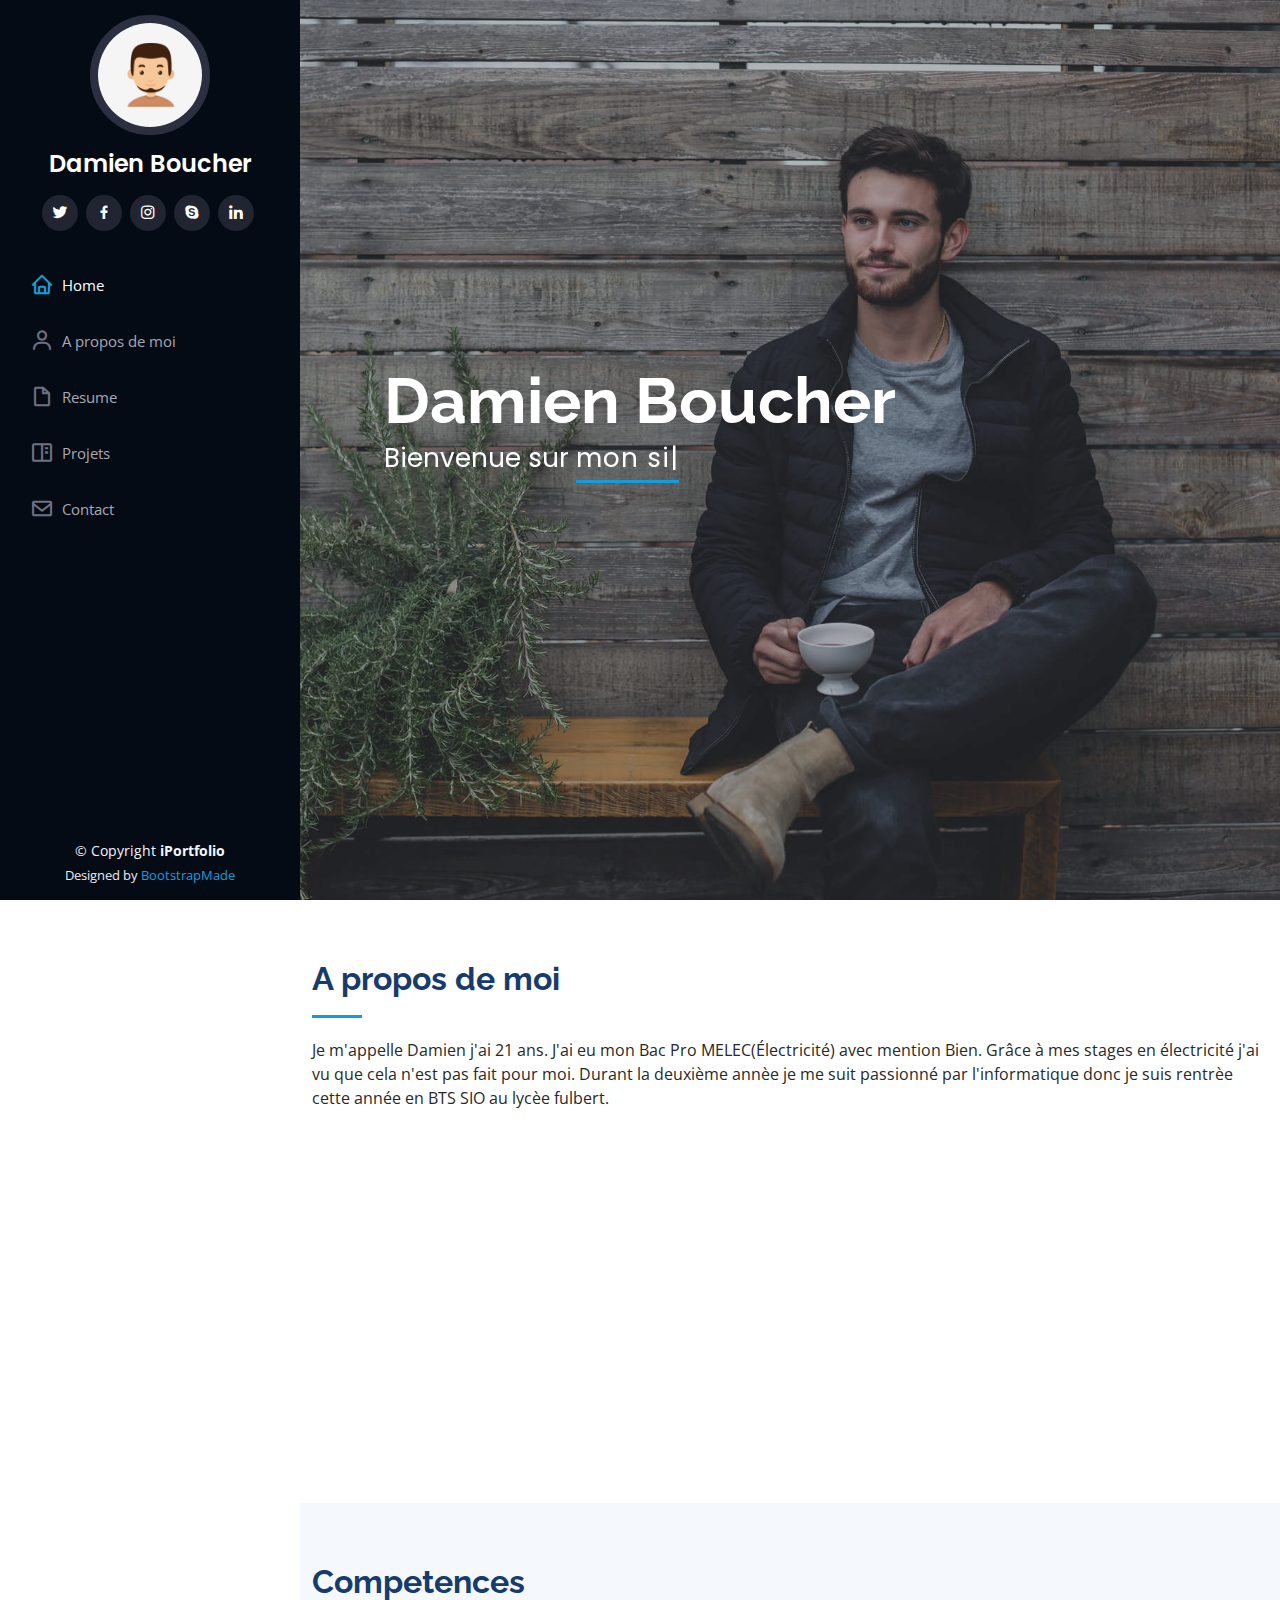
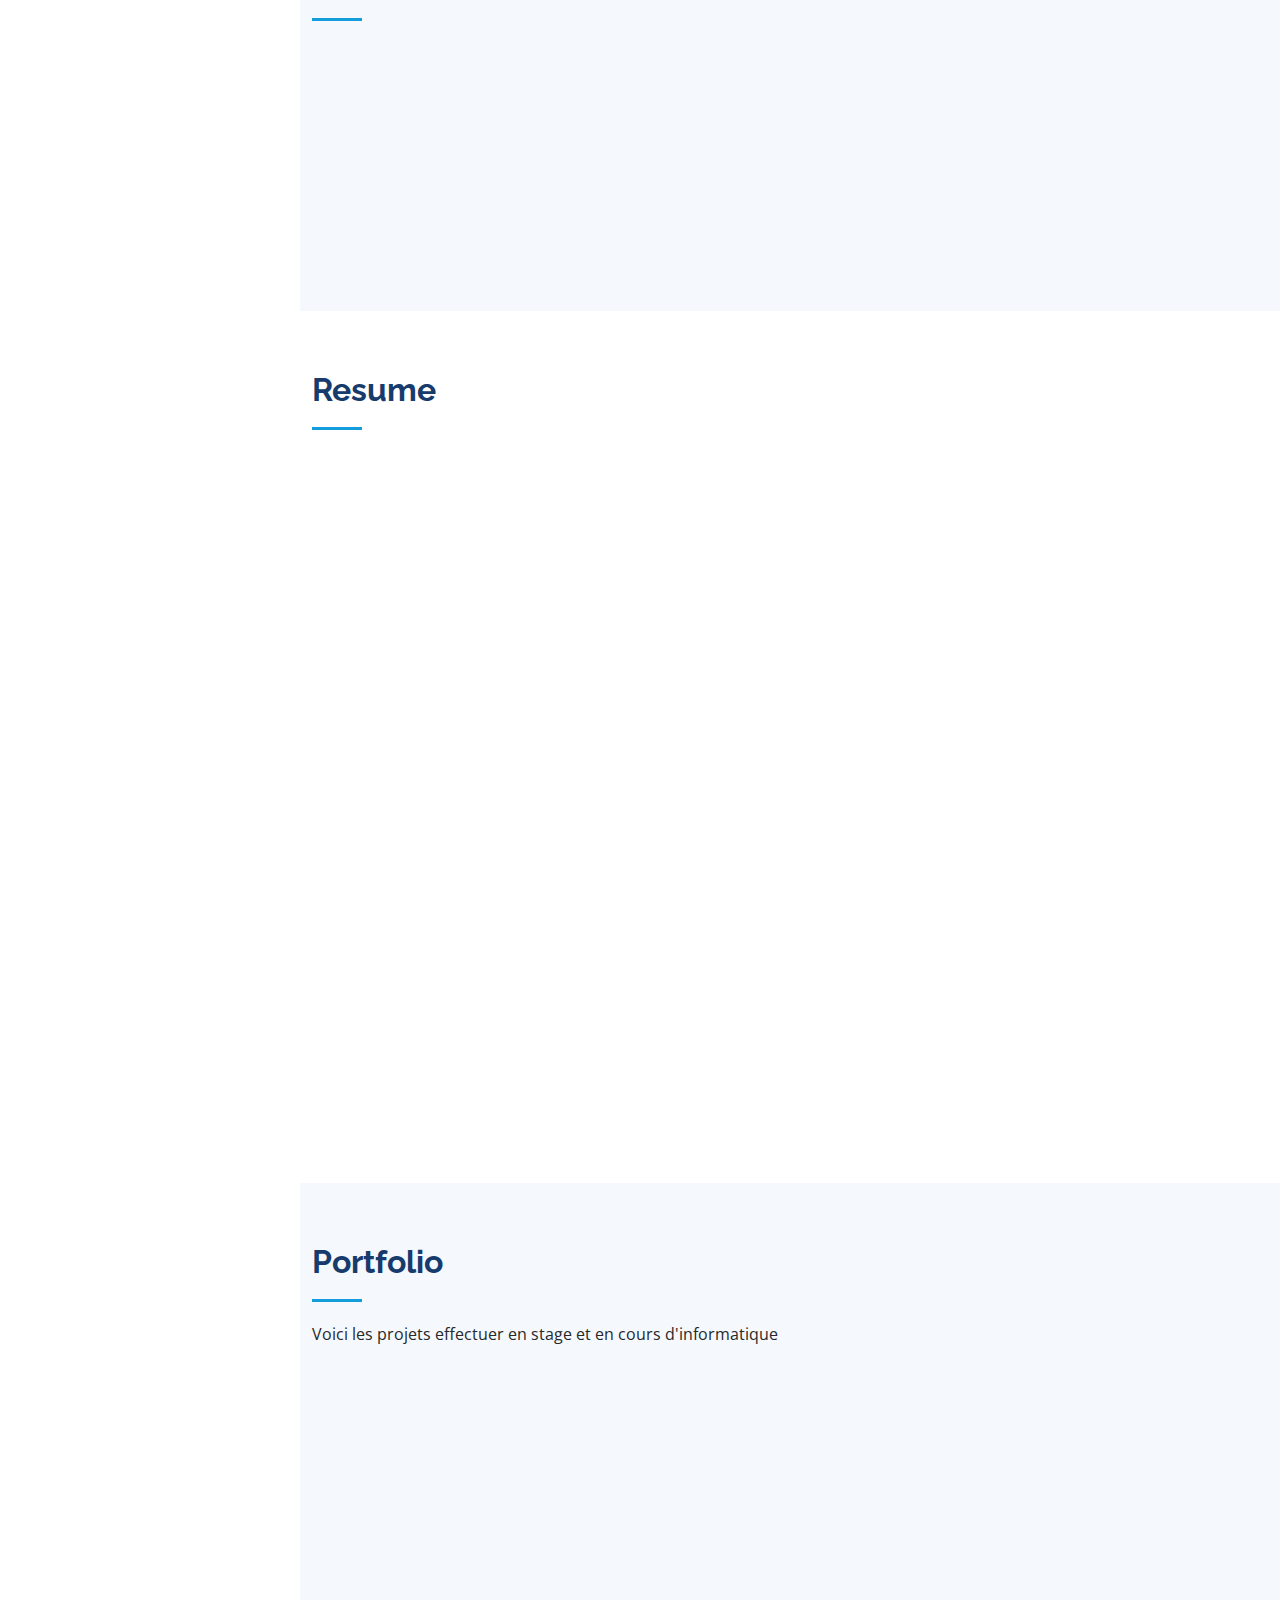
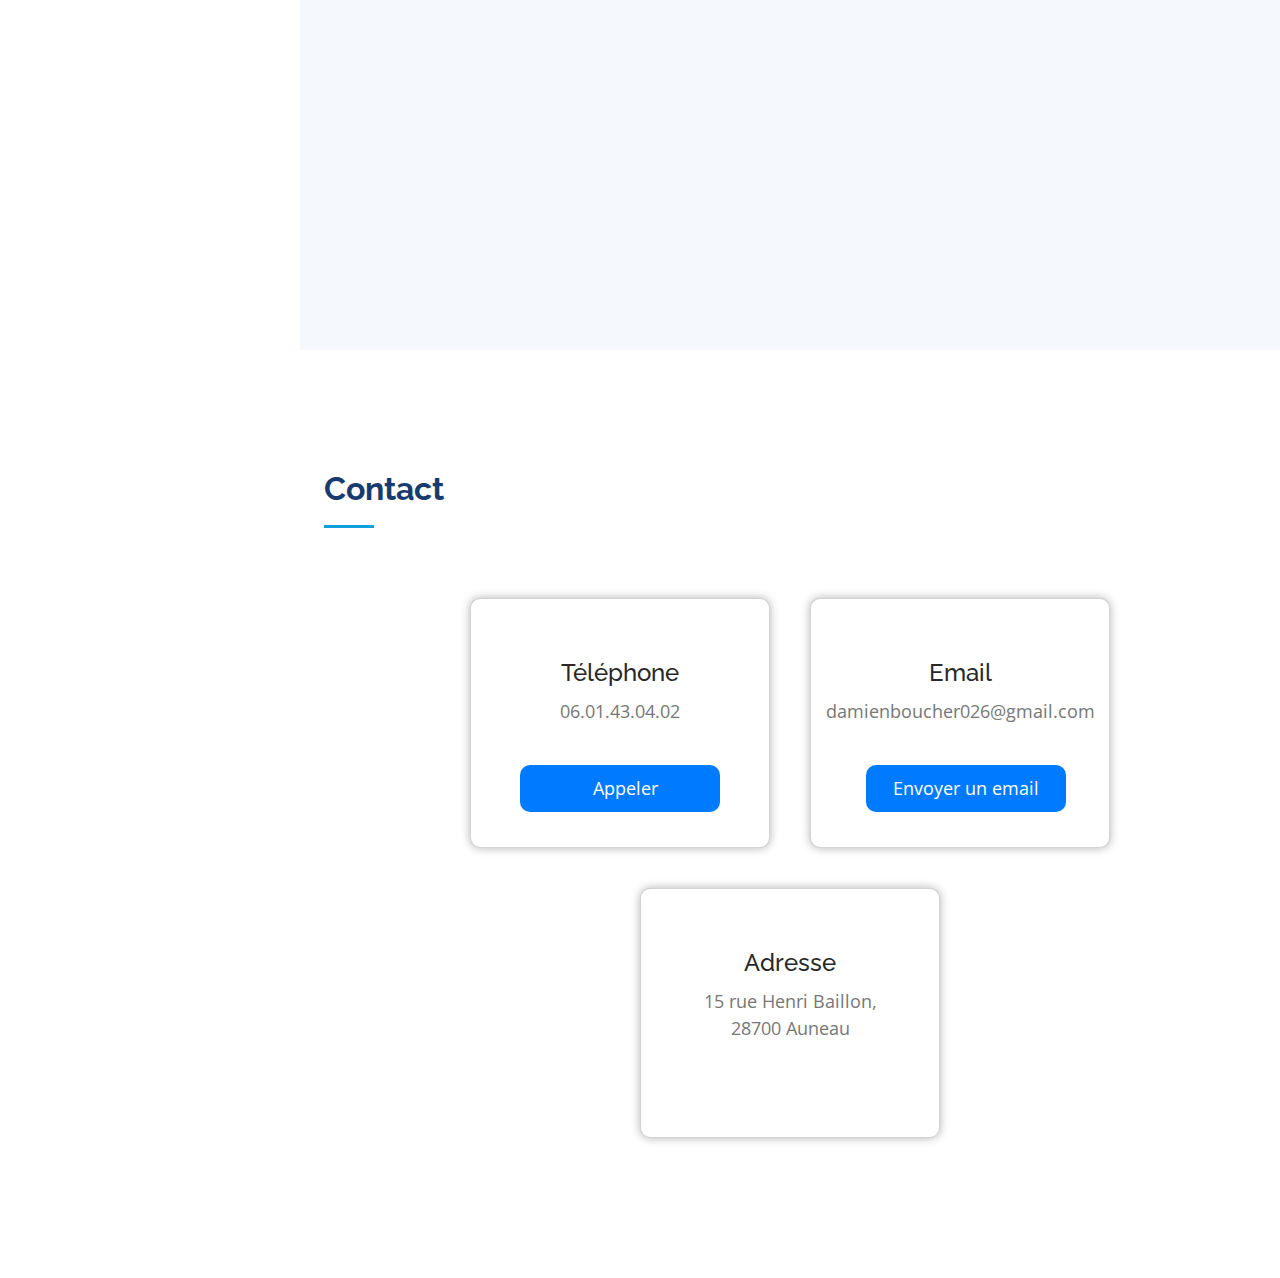
==== index.html @ ffdddd03 "Update index.html" ====
<!DOCTYPE html>
<html lang="fr">

<head>
  <meta charset="utf-8">
  <meta content="width=device-width, initial-scale=1.0" name="viewport">

  <title>Portefolio </title>
  <meta content="" name="description">
  <meta content="" name="keywords">

  <!-- Favicons -->
  <link href="assets/img/favicon.png" rel="icon">
  <link href="assets/img/apple-touch-icon.png" rel="apple-touch-icon">
  <link rel="stylesheet" href="https://cdn.jsdelivr.net/npm/flaticon@9.9.0/font/flaticon.css">


  <!-- Google Fonts -->
  <link href="https://fonts.googleapis.com/css?family=Open+Sans:300,300i,400,400i,600,600i,700,700i|Raleway:300,300i,400,400i,500,500i,600,600i,700,700i|Poppins:300,300i,400,400i,500,500i,600,600i,700,700i" rel="stylesheet">

  <!-- Vendor CSS Files -->
  <link href="assets/vendor/aos/aos.css" rel="stylesheet">
  <link href="assets/vendor/bootstrap/css/bootstrap.min.css" rel="stylesheet">
  <link href="assets/vendor/bootstrap-icons/bootstrap-icons.css" rel="stylesheet">
  <link href="assets/vendor/boxicons/css/boxicons.min.css" rel="stylesheet">
  <link href="assets/vendor/glightbox/css/glightbox.min.css" rel="stylesheet">
  <link href="assets/vendor/swiper/swiper-bundle.min.css" rel="stylesheet">

  <!-- Template Main CSS File -->
  <link href="assets/css/style.css" rel="stylesheet">

  <!-- =======================================================
  * Template Name: iPortfolio - v3.10.0
  * Template URL: https://bootstrapmade.com/iportfolio-bootstrap-portfolio-websites-template/
  * Author: BootstrapMade.com
  * License: https://bootstrapmade.com/license/
  ======================================================== -->
</head>

<body>

  <!-- ======= Mobile nav toggle button ======= -->
  <i class="bi bi-list mobile-nav-toggle d-xl-none"></i>

  <!-- ======= Header ======= -->
  <header id="header">
    <div class="d-flex flex-column">

      <div class="profile">
        <img src="assets/img/profile-img.jpg" alt="" class="img-fluid rounded-circle">
        <h1 class="text-light"><a href="index.html">Damien Boucher</a></h1>
        <div class="social-links mt-3 text-center">
          <a href="#" class="twitter"><i class="bx bxl-twitter"></i></a>
          <a href="#" class="facebook"><i class="bx bxl-facebook"></i></a>
          <a href="#" class="instagram"><i class="bx bxl-instagram"></i></a>
          <a href="#" class="google-plus"><i class="bx bxl-skype"></i></a>
          <a href="#" class="linkedin"><i class="bx bxl-linkedin"></i></a>
        </div>
      </div>

      <nav id="navbar" class="nav-menu navbar">
        <ul>
          <li><a href="#hero" class="nav-link scrollto active"><i class="bx bx-home"></i> <span>Home</span></a></li>
          <li><a href="#about" class="nav-link scrollto"><i class="bx bx-user"></i> <span>A propos de moi </span></a></li>
          <li><a href="#resume" class="nav-link scrollto"><i class="bx bx-file-blank"></i> <span>Resume</span></a></li>
          <li><a href="#portfolio" class="nav-link scrollto"><i class="bx bx-book-content"></i> <span>Projets</span></a></li>
          <li><a href="#contact" class="nav-link scrollto"><i class="bx bx-envelope"></i> <span>Contact</span></a></li>
        </ul>
      </nav><!-- .nav-menu -->
    </div>
  </header><!-- End Header -->

  <!-- ======= Hero Section ======= -->
  <section id="hero" class="d-flex flex-column justify-content-center align-items-center">
    <div class="hero-container" data-aos="fade-in">
      <h1>Damien Boucher</h1>
      <p>Bienvenue sur <span class="typed" data-typed-items=" mon site internet"></span></p>
    </div>
  </section><!-- End Hero -->

  <main id="main">

    <!-- ======= About Section ======= -->
    <section id="about" class="about">
      <div class="container">

        <div class="section-title">
          <h2>A propos de moi </h2>
          <p>Je m'appelle Damien j'ai 21 ans. J'ai eu mon Bac Pro MELEC(Électricité) avec mention Bien. Grâce à mes stages en électricité j'ai vu que cela n'est pas fait pour moi. Durant la deuxième annèe je me suit passionné par l'informatique donc je suis rentrèe cette année en BTS SIO au lycèe fulbert.</p>
        </div>

        <div class="row">
          <div class="col-lg-4" data-aos="fade-right">
            <img src="assets/img/profile-img.jpg" class="img-fluid" alt="">
          </div>
          <div class="col-lg-8 pt-4 pt-lg-0 content" data-aos="fade-left">
            <h3>Presentation</h3>
            <p class="fst-italic">
            <div class="row">
              <div class="col-lg-6">
                <ul>
                  <li><i class="bi bi-chevron-right"></i> <strong>Anniversaire:</strong> <span>26 juillet 2001</span></li>
                  <!-- <li><i class="bi bi-chevron-right"></i> <strong></strong> <span>www.example.com</span></li>-->
                  <li><i class="bi bi-chevron-right"></i> <strong>Télephone:</strong> <span>06.01.43.04.01</span></li>
                  <li><i class="bi bi-chevron-right"></i> <strong>Ville: </strong> <span>Auneau,France</span></li>
                </ul>
              </div>
              <div class="col-lg-6">
                <ul>
                  <li><i class="bi bi-chevron-right"></i> <strong>Age:</strong> <span>21</span></li>
                  <li><i class="bi bi-chevron-right"></i> <strong>Diplome</strong> <span>BAC PRO MELEC</span></li>
                  <li><i class="bi bi-chevron-right"></i> <strong>Mail:</strong> <span>damienboucher026@gmail.com</span></li>
                  <!--<li><i class="bi bi-chevron-right"></i> <strong>Freelance:</strong> <span>Available</span></li>-->
                </ul>
              </div>
            </div>
          </div>
        </div>

      </div>
    </section><!-- End About Section -->

    <!-- ======= Facts Section ======= -->
    

    <!-- ======= Skills Section ======= -->
    <section id="skills" class="skills section-bg">
      <div class="container">

        <div class="section-title">
          <h2>Competences</h2>
        </div>

        <div class="row skills-content">

          <div class="col-lg-6" data-aos="fade-up">

            <div class="progress">
              <span class="skill">Réseau <i class="val">30%</i></span>
              <div class="progress-bar-wrap">
                <div class="progress-bar" role="progressbar" aria-valuenow="30" aria-valuemin="0" aria-valuemax="30"></div>
              </div>
            </div>

            <div class="progress">
              <span class="skill">Système <i class="val">30%</i></span>
              <div class="progress-bar-wrap">
                <div class="progress-bar" role="progressbar" aria-valuenow="30" aria-valuemin="0" aria-valuemax="30"></div>
              </div>
            </div>

            <div class="progress">
              <span class="skill">Windows <i class="val">75%</i></span>
              <div class="progress-bar-wrap">
                <div class="progress-bar" role="progressbar" aria-valuenow="75" aria-valuemin="0" aria-valuemax="100"></div>
              </div>
            </div>

          </div>

          <div class="col-lg-6" data-aos="fade-up" data-aos-delay="100">

            <div class="progress">
              <span class="skill">Linux <i class="val">80%</i></span>
              <div class="progress-bar-wrap">
                <div class="progress-bar" role="progressbar" aria-valuenow="80" aria-valuemin="0" aria-valuemax="100"></div>
              </div>
            </div>

            <div class="progress">
              <span class="skill">HTML <i class="val">80%</i></span>
              <div class="progress-bar-wrap">
                <div class="progress-bar" role="progressbar" aria-valuenow="90" aria-valuemin="0" aria-valuemax="100"></div>
              </div>
            </div>

            <div class="progress">
              <span class="skill">CSS <i class="val">75%</i></span>
              <div class="progress-bar-wrap">
                <div class="progress-bar" role="progressbar" aria-valuenow="75" aria-valuemin="0" aria-valuemax="100"></div>
              </div>
            </div>

          </div>

        </div>

      </div>
    </section><!-- End Skills Section -->

    <!-- ======= Resume Section ======= -->
    <section id="resume" class="resume">
      <div class="container">

        <div class="section-title">
          <h2>Resume</h2>
        </div>

        <div class="row">
          <div class="col-lg-6" data-aos="fade-up">
            <h3 class="resume-title">Education</h3>
            <div class="resume-item">
              <h4>BREVET du Collège </h4>
              <h5>2016 - 2017 </h5>
              <p><em>Collège Jules Ferry, Auneau</em></p>
              <p>/</p>
            </div>
            <div class="resume-item">
              <h4>BAC pro Melec</h4>
              <h5>2016 - 2017 </h5>
              <p><em>Lycée Jehan de Beauce, Chartres</em></p>
              <p>J'ai eu mon bac pro Melec(Electricité) avec une mention assez bien </p>
            </div>
            <div class="resume-item">
              <h4>BTS SIO SISR</h4>
              <h5>2021 - 2023</h5>
              <p><em>Lycée Fulbert, Chartres</em></p>
              <p>/</p>
            </div>
          </div>
          <div class="col-lg-6" data-aos="fade-up" data-aos-delay="100">
            <h3 class="resume-title"> Experience Professionnel </h3>
            <div class="resume-item">
              <h4>1er Stage (Informatique)</h4>
              <h5>2021 - 2022 </h5>
              <p><em> Sealed Air, Epernon </em></p>
              <ul>
                <li>Service Now (Gestion de tiquet)</li>
                <li>Remplacement de routeur et de switch dans une baie informatique de l'entreprise </li>
                <li>Gestion d'imprimante IP</li>
                <li>Gestion de firewall avec Paloalto </li>
              </ul>
            </div>
            <div class="resume-item">
              <h4>2eme stage (Informatique)</h4>
              <h5>2022 - 2023</h5>
              <p><em>Mayak Services, Coudray </em></p>
              <ul>
                <li>Herbergement de site web (react)</li>
                <li>J'ai assister à une conference sur le SEO et j'ai effectuer un benchmark pour évaluer les concurrents de l'entreprise </li>
                <li>Configuration d'un NAS (utilisateurs , VPN , Firewall</li>
              </ul>
            </div>
          </div>
        </div>

      </div>
    </section><!-- End Resume Section -->

    <!-- ======= Portfolio Section ======= -->
    <section id="portfolio" class="portfolio section-bg">
      <div class="container">

        <div class="section-title">
          <h2>Portfolio</h2>
          <p>Voici les projets effectuer en stage et en cours d'informatique </p>
        </div>


        <div class="row portfolio-container" data-aos="fade-up" data-aos-delay="100">

          <div class="col-lg-4 col-md-6 portfolio-item filter-app">
            <div class="portfolio-wrap">
              <img src="assets/img/portfolio/portfolio-1.jpg" class="img-fluid" alt="">
              <div class="portfolio-links">
                <a href="assets/img/portfolio/portfolio-1.jpg" data-gallery="portfolioGallery" class="portfolio-lightbox" title="App 1"><i class="bx bx-plus"></i></a>
                <a href="portfolio-details.html" title="More Details"><i class="bx bx-link"></i></a>
              </div>
            </div>
          </div>

          <div class="col-lg-4 col-md-6 portfolio-item filter-web">
            <div class="portfolio-wrap">
              <img src="assets/img/portfolio/portfolio-5.jpg" class="img-fluid" alt="">
              <div class="portfolio-links">
                <a href="assets/img/portfolio/portfolio-5.jpg" data-gallery="portfolioGallery" class="portfolio-lightbox" title="Web 2"><i class="bx bx-plus"></i></a>
                <a href="portfolio-details.html" title="More Details"><i class="bx bx-link"></i></a>
              </div>
            </div>
          </div>

          <div class="col-lg-4 col-md-6 portfolio-item filter-app">
            <div class="portfolio-wrap">
              <img src="assets/img/portfolio/portfolio-6.jpg" class="img-fluid" alt="">
              <div class="portfolio-links">
                <a href="assets/img/portfolio/portfolio-6.jpg" data-gallery="portfolioGallery" class="portfolio-lightbox" title="App 3"><i class="bx bx-plus"></i></a>
                <a href="portfolio-details.html" title="More Details"><i class="bx bx-link"></i></a>
              </div>
            </div>
          </div>

          <div class="col-lg-4 col-md-6 portfolio-item filter-card">
            <div class="portfolio-wrap">
              <img src="assets/img/portfolio/portfolio-7.jpg" class="img-fluid" alt="">
              <div class="portfolio-links">
                <a href="assets/img/portfolio/portfolio-7.jpg" data-gallery="portfolioGallery" class="portfolio-lightbox" title="Card 1"><i class="bx bx-plus"></i></a>
                <a href="portfolio-details.html" title="More Details"><i class="bx bx-link"></i></a>
              </div>
            </div>
          </div>

          <div class="col-lg-4 col-md-6 portfolio-item filter-card">
            <div class="portfolio-wrap">
              <img src="assets/img/portfolio/portfolio-8.jpg" class="img-fluid" alt="">
              <div class="portfolio-links">
                <a href="assets/img/portfolio/portfolio-8.jpg" data-gallery="portfolioGallery" class="portfolio-lightbox" title="Card 3"><i class="bx bx-plus"></i></a>
                <a href="portfolio-details.html" title="More Details"><i class="bx bx-link"></i></a>
              </div>
            </div>
          </div>

          <div class="col-lg-4 col-md-6 portfolio-item filter-web">
            <div class="portfolio-wrap">
              <img src="assets/img/portfolio/portfolio-9.jpg" class="img-fluid" alt="">
              <div class="portfolio-links">
                <a href="assets/img/portfolio/portfolio-9.jpg" data-gallery="portfolioGallery" class="portfolio-lightbox" title="Web 3"><i class="bx bx-plus"></i></a>
                <a href="portfolio-details.html" title="More Details"><i class="bx bx-link"></i></a>
              </div>
            </div>
          </div>

        </div>

      </div>
    </section><!-- End Portfolio Section -->

    <!-- ======= Services Section ======= -->
    <section id="services" class="services">
      <div class="container">

    <!-- ======= Contact Section ======= -->
    <section id="contact" class="contact">
      <div class="container">

        <div class="section-title">
          <h2>Contact</h2>
        </div>

        <!-- End Contact Section -->
        <div class="contact-info">
          <div class="card">
            <div class="card-icon">
              <i class="fa fa-phone"></i>
            </div>
            <div class="card-text">
              <h4>Téléphone</h4>
              <p>06.01.43.04.02</p>
              <a href="tel:0601430402" class="btn-call"><i class="fa fa-phone"></i> Appeler</a>
            </div>
          </div>
          
          <div class="card">
            <div class="card-icon">
              <span class="flaticon-email">
            </div>
            <div class="card-text">
              <h4>Email</h4>
              <p>damienboucher026@gmail.com</p>
              <a href="mailto:damienboucher026@gmail.com" class="btn-mail"><span class="flaticon-email"> Envoyer un email</a>
            </div>
          </div>
          
          <div class="card">
            <div class="card-icon">
              
            </div>
            <div class="card-text">
              <h4>Adresse</h4>
              <p>15 rue Henri Baillon,<br>28700 Auneau</p>
            </div>
          </div>
        </div>
        
        
    
    

  </main><!-- End #main -->


  <!-- ======= Footer ======= -->
  <footer id="footer">
    <div class="container">
      <div class="copyright">
        &copy; Copyright <strong><span>iPortfolio</span></strong>
      </div>
      <div class="credits">
        <!-- All the links in the footer should remain intact. -->
        <!-- You can delete the links only if you purchased the pro version. -->
        <!-- Licensing information: https://bootstrapmade.com/license/ -->
        <!-- Purchase the pro version with working PHP/AJAX contact form: https://bootstrapmade.com/iportfolio-bootstrap-portfolio-websites-template/ -->
        Designed by <a href="https://bootstrapmade.com/">BootstrapMade</a>
      </div>
    </div>
  </footer><!-- End  Footer -->

  <a href="#" class="back-to-top d-flex align-items-center justify-content-center"><i class="bi bi-arrow-up-short"></i></a>

  <!-- Vendor JS Files -->
  <script src="assets/vendor/purecounter/purecounter_vanilla.js"></script>
  <script src="assets/vendor/aos/aos.js"></script>
  <script src="assets/vendor/bootstrap/js/bootstrap.bundle.min.js"></script>
  <script src="assets/vendor/glightbox/js/glightbox.min.js"></script>
  <script src="assets/vendor/isotope-layout/isotope.pkgd.min.js"></script>
  <script src="assets/vendor/swiper/swiper-bundle.min.js"></script>
  <script src="assets/vendor/typed.js/typed.min.js"></script>
  <script src="assets/vendor/waypoints/noframework.waypoints.js"></script>
  <script src="assets/vendor/php-email-form/validate.js"></script> 

  <!-- Template Main JS File -->
  <script src="assets/js/main.js"></script>

</body>

</html>
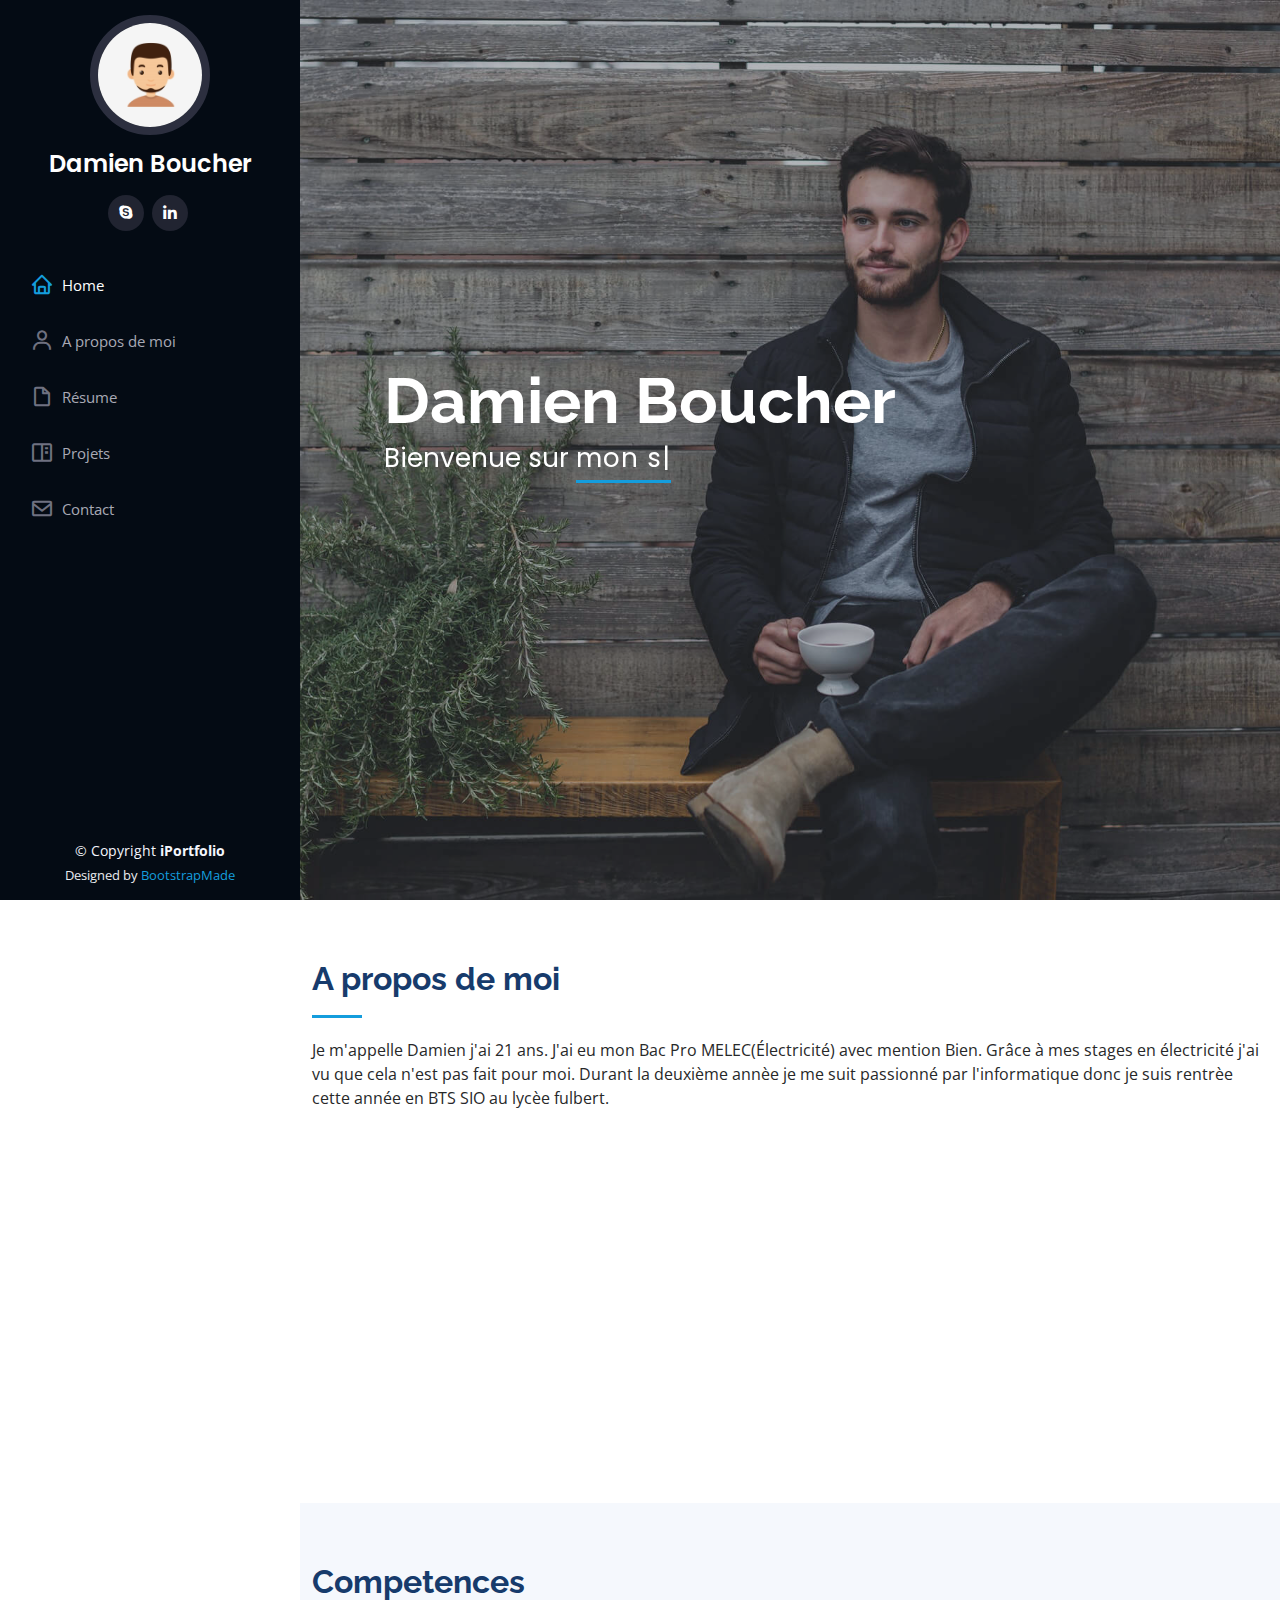
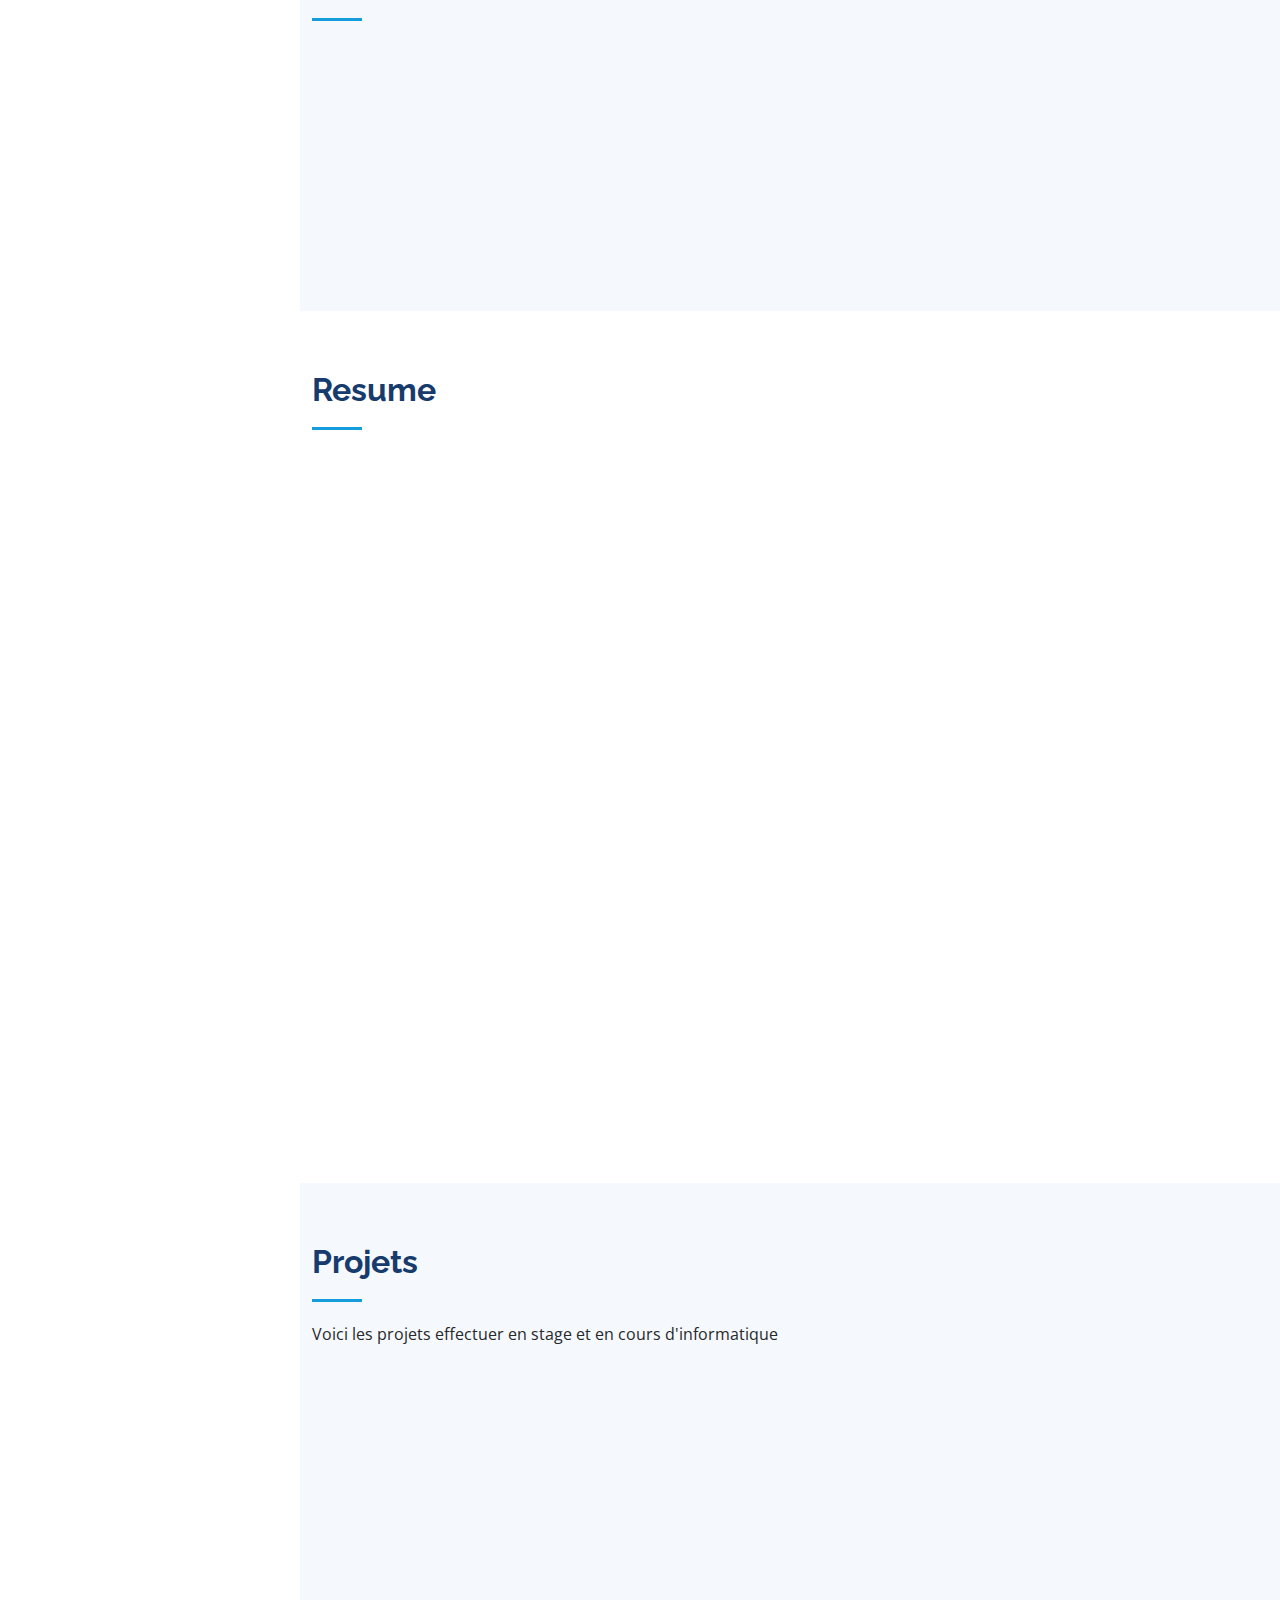
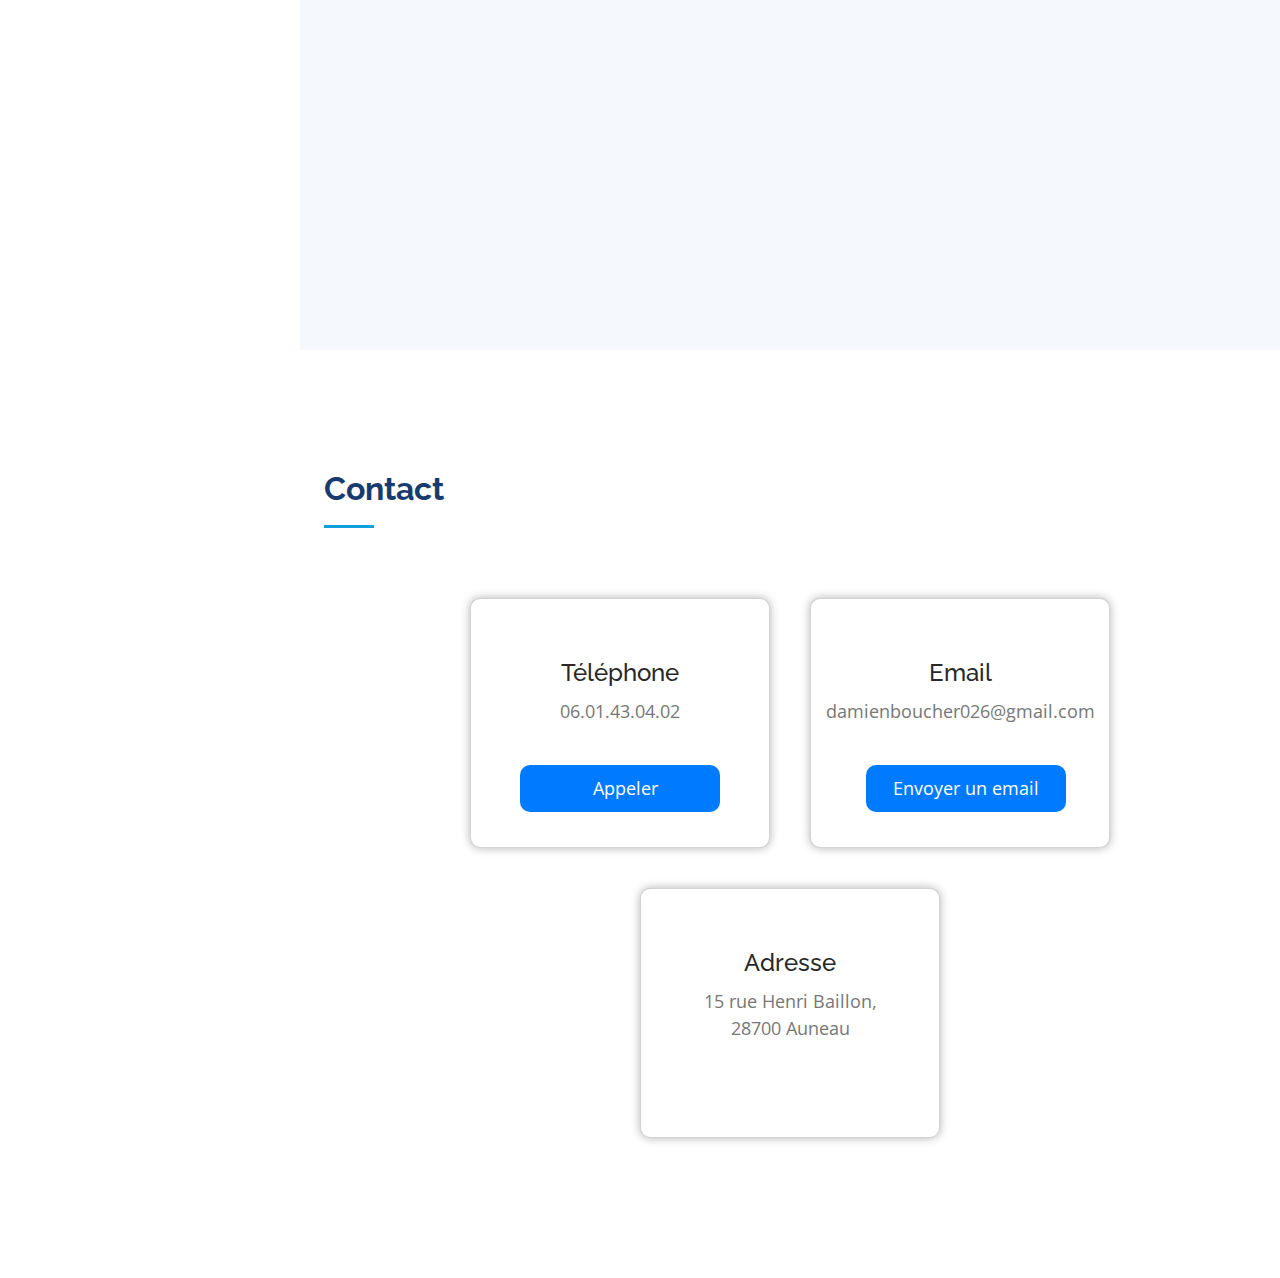
==== commit d5126f9f: "Update index.html" ====
--- a/index.html
+++ b/index.html
@@ -50,9 +50,6 @@
         <img src="assets/img/profile-img.jpg" alt="" class="img-fluid rounded-circle">
         <h1 class="text-light"><a href="index.html">Damien Boucher</a></h1>
         <div class="social-links mt-3 text-center">
-          <a href="#" class="twitter"><i class="bx bxl-twitter"></i></a>
-          <a href="#" class="facebook"><i class="bx bxl-facebook"></i></a>
-          <a href="#" class="instagram"><i class="bx bxl-instagram"></i></a>
           <a href="#" class="google-plus"><i class="bx bxl-skype"></i></a>
           <a href="#" class="linkedin"><i class="bx bxl-linkedin"></i></a>
         </div>
@@ -62,7 +59,7 @@
         <ul>
           <li><a href="#hero" class="nav-link scrollto active"><i class="bx bx-home"></i> <span>Home</span></a></li>
           <li><a href="#about" class="nav-link scrollto"><i class="bx bx-user"></i> <span>A propos de moi </span></a></li>
-          <li><a href="#resume" class="nav-link scrollto"><i class="bx bx-file-blank"></i> <span>Resume</span></a></li>
+          <li><a href="#resume" class="nav-link scrollto"><i class="bx bx-file-blank"></i> <span>Résume</span></a></li>
           <li><a href="#portfolio" class="nav-link scrollto"><i class="bx bx-book-content"></i> <span>Projets</span></a></li>
           <li><a href="#contact" class="nav-link scrollto"><i class="bx bx-envelope"></i> <span>Contact</span></a></li>
         </ul>
@@ -136,48 +133,48 @@
           <div class="col-lg-6" data-aos="fade-up">
 
             <div class="progress">
-              <span class="skill">Réseau <i class="val">30%</i></span>
-              <div class="progress-bar-wrap">
-                <div class="progress-bar" role="progressbar" aria-valuenow="30" aria-valuemin="0" aria-valuemax="30"></div>
-              </div>
-            </div>
-
-            <div class="progress">
-              <span class="skill">Système <i class="val">30%</i></span>
-              <div class="progress-bar-wrap">
-                <div class="progress-bar" role="progressbar" aria-valuenow="30" aria-valuemin="0" aria-valuemax="30"></div>
-              </div>
-            </div>
-
-            <div class="progress">
-              <span class="skill">Windows <i class="val">75%</i></span>
+              <span class="skill">Réseau <i class="val">80%</i></span>
+              <div class="progress-bar-wrap">
+                <div class="progress-bar" role="progressbar" aria-valuenow="80" aria-valuemin="0" aria-valuemax="80"></div>
+              </div>
+            </div>
+
+            <div class="progress">
+              <span class="skill">Système <i class="val">80%</i></span>
+              <div class="progress-bar-wrap">
+                <div class="progress-bar" role="progressbar" aria-valuenow="80" aria-valuemin="0" aria-valuemax="80"></div>
+              </div>
+            </div>
+
+            <div class="progress">
+              <span class="skill">Windows <i class="val">70%</i></span>
+              <div class="progress-bar-wrap">
+                <div class="progress-bar" role="progressbar" aria-valuenow="70" aria-valuemin="0" aria-valuemax="100"></div>
+              </div>
+            </div>
+
+          </div>
+
+          <div class="col-lg-6" data-aos="fade-up" data-aos-delay="100">
+
+            <div class="progress">
+              <span class="skill">Linux <i class="val">75%</i></span>
               <div class="progress-bar-wrap">
                 <div class="progress-bar" role="progressbar" aria-valuenow="75" aria-valuemin="0" aria-valuemax="100"></div>
               </div>
             </div>
 
-          </div>
-
-          <div class="col-lg-6" data-aos="fade-up" data-aos-delay="100">
-
-            <div class="progress">
-              <span class="skill">Linux <i class="val">80%</i></span>
-              <div class="progress-bar-wrap">
-                <div class="progress-bar" role="progressbar" aria-valuenow="80" aria-valuemin="0" aria-valuemax="100"></div>
-              </div>
-            </div>
-
-            <div class="progress">
-              <span class="skill">HTML <i class="val">80%</i></span>
-              <div class="progress-bar-wrap">
-                <div class="progress-bar" role="progressbar" aria-valuenow="90" aria-valuemin="0" aria-valuemax="100"></div>
-              </div>
-            </div>
-
-            <div class="progress">
-              <span class="skill">CSS <i class="val">75%</i></span>
-              <div class="progress-bar-wrap">
-                <div class="progress-bar" role="progressbar" aria-valuenow="75" aria-valuemin="0" aria-valuemax="100"></div>
+            <div class="progress">
+              <span class="skill">HTML <i class="val">30%</i></span>
+              <div class="progress-bar-wrap">
+                <div class="progress-bar" role="progressbar" aria-valuenow="30" aria-valuemin="0" aria-valuemax="100"></div>
+              </div>
+            </div>
+
+            <div class="progress">
+              <span class="skill">CSS <i class="val">30%</i></span>
+              <div class="progress-bar-wrap">
+                <div class="progress-bar" role="progressbar" aria-valuenow="30" aria-valuemin="0" aria-valuemax="100"></div>
               </div>
             </div>
 
@@ -252,7 +249,7 @@
       <div class="container">
 
         <div class="section-title">
-          <h2>Portfolio</h2>
+          <h2>Projets</h2>
           <p>Voici les projets effectuer en stage et en cours d'informatique </p>
         </div>
 
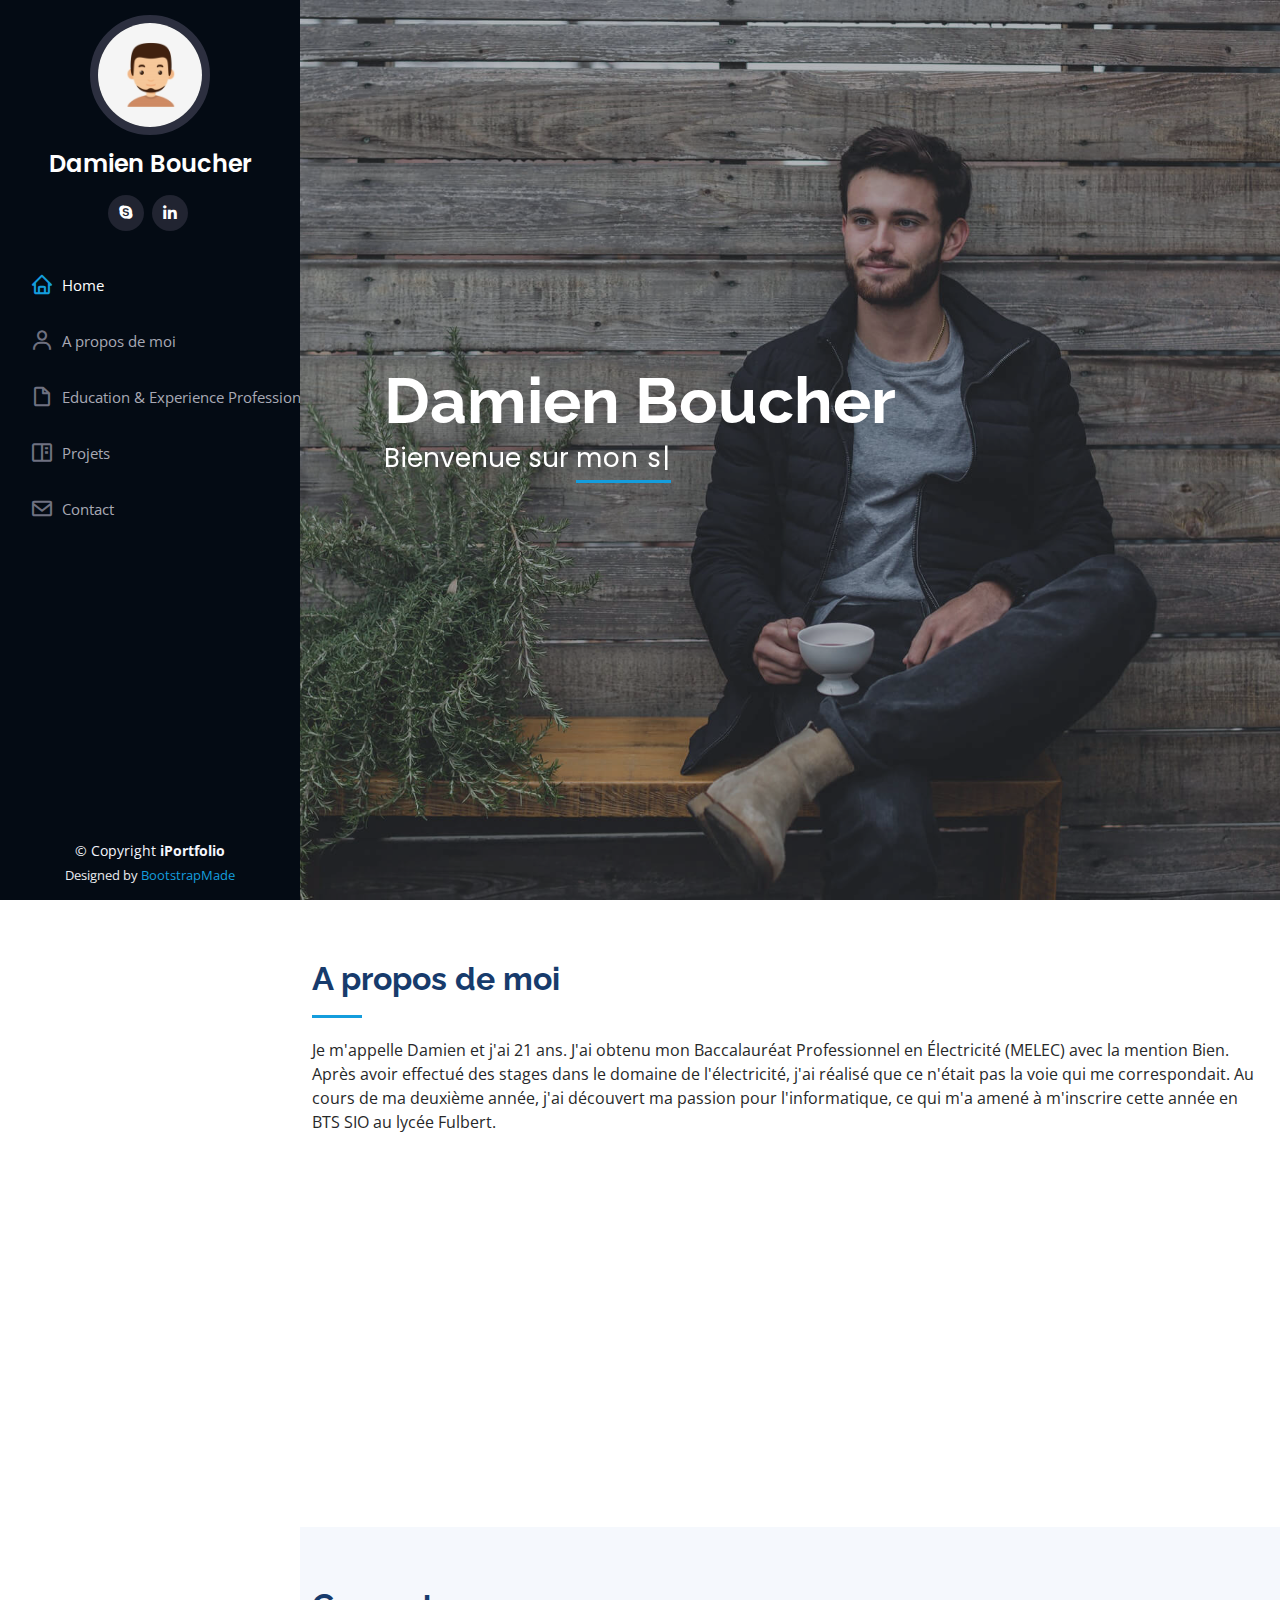
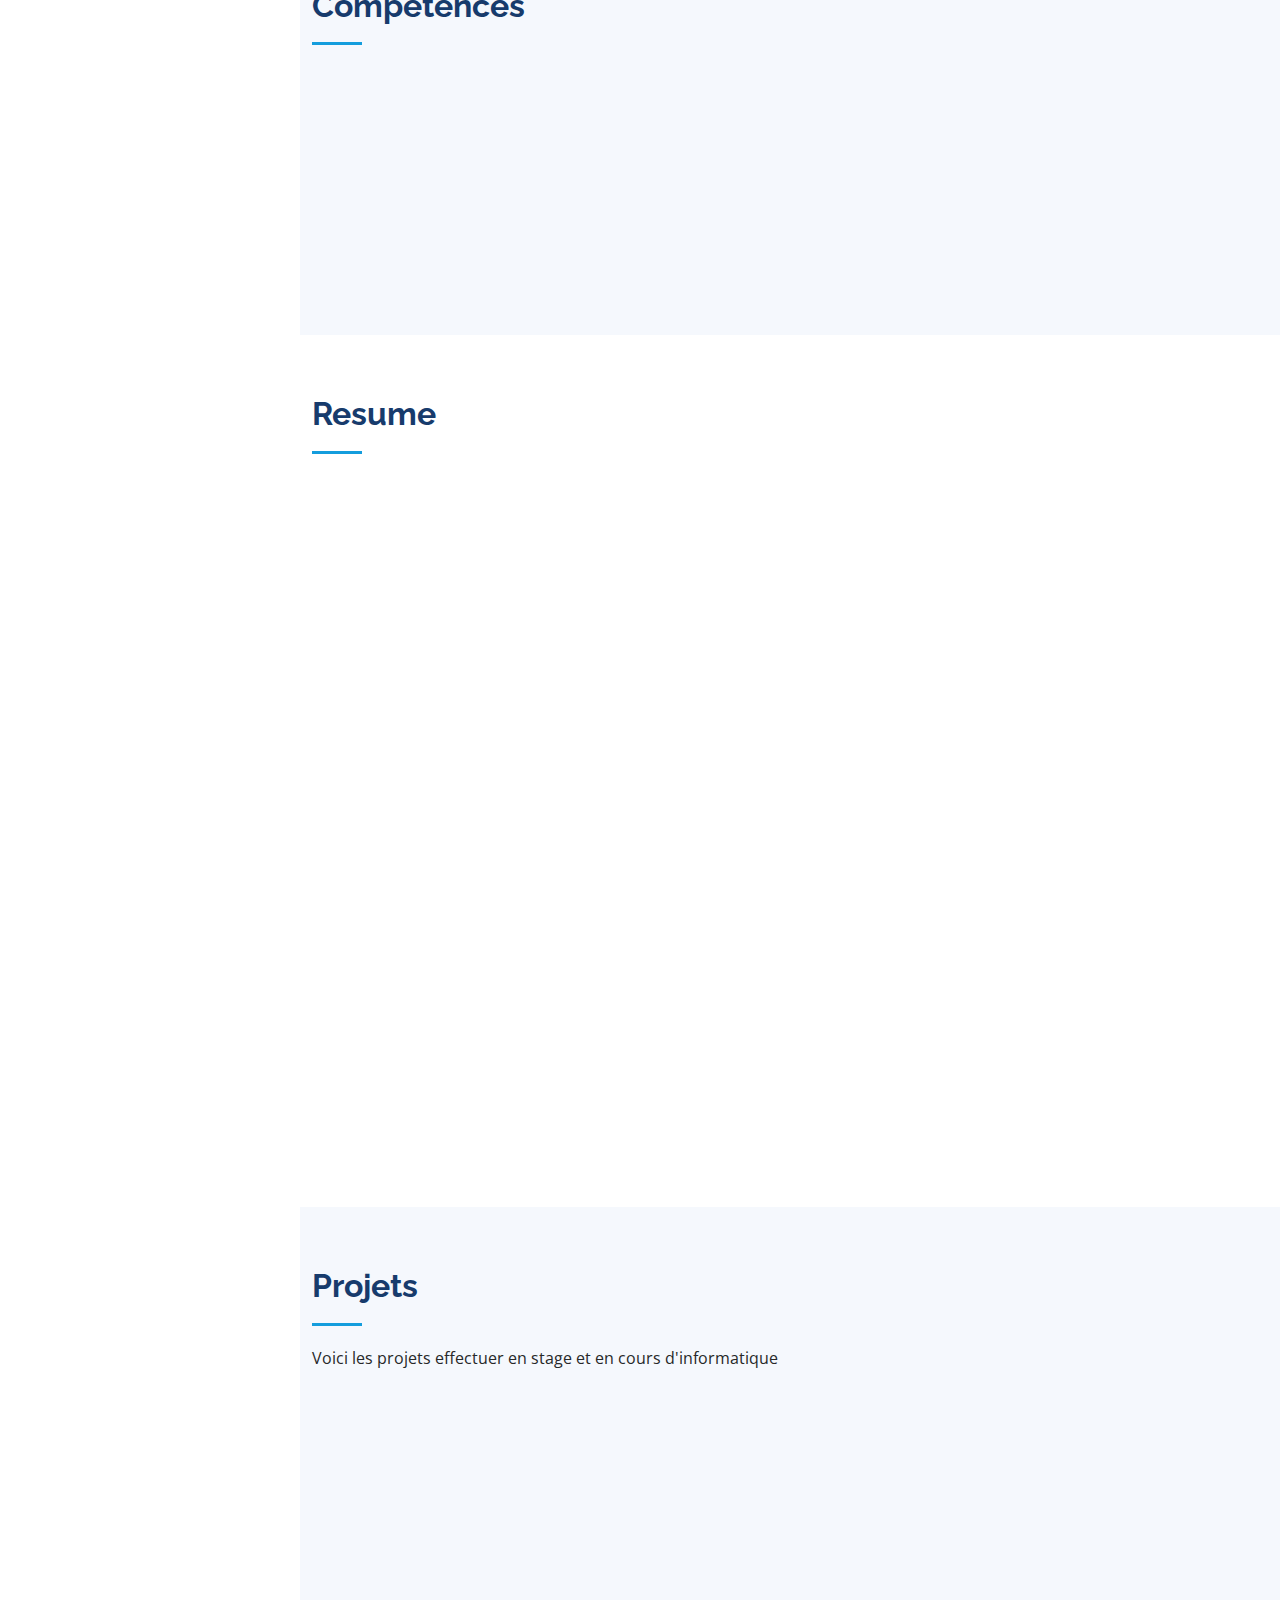
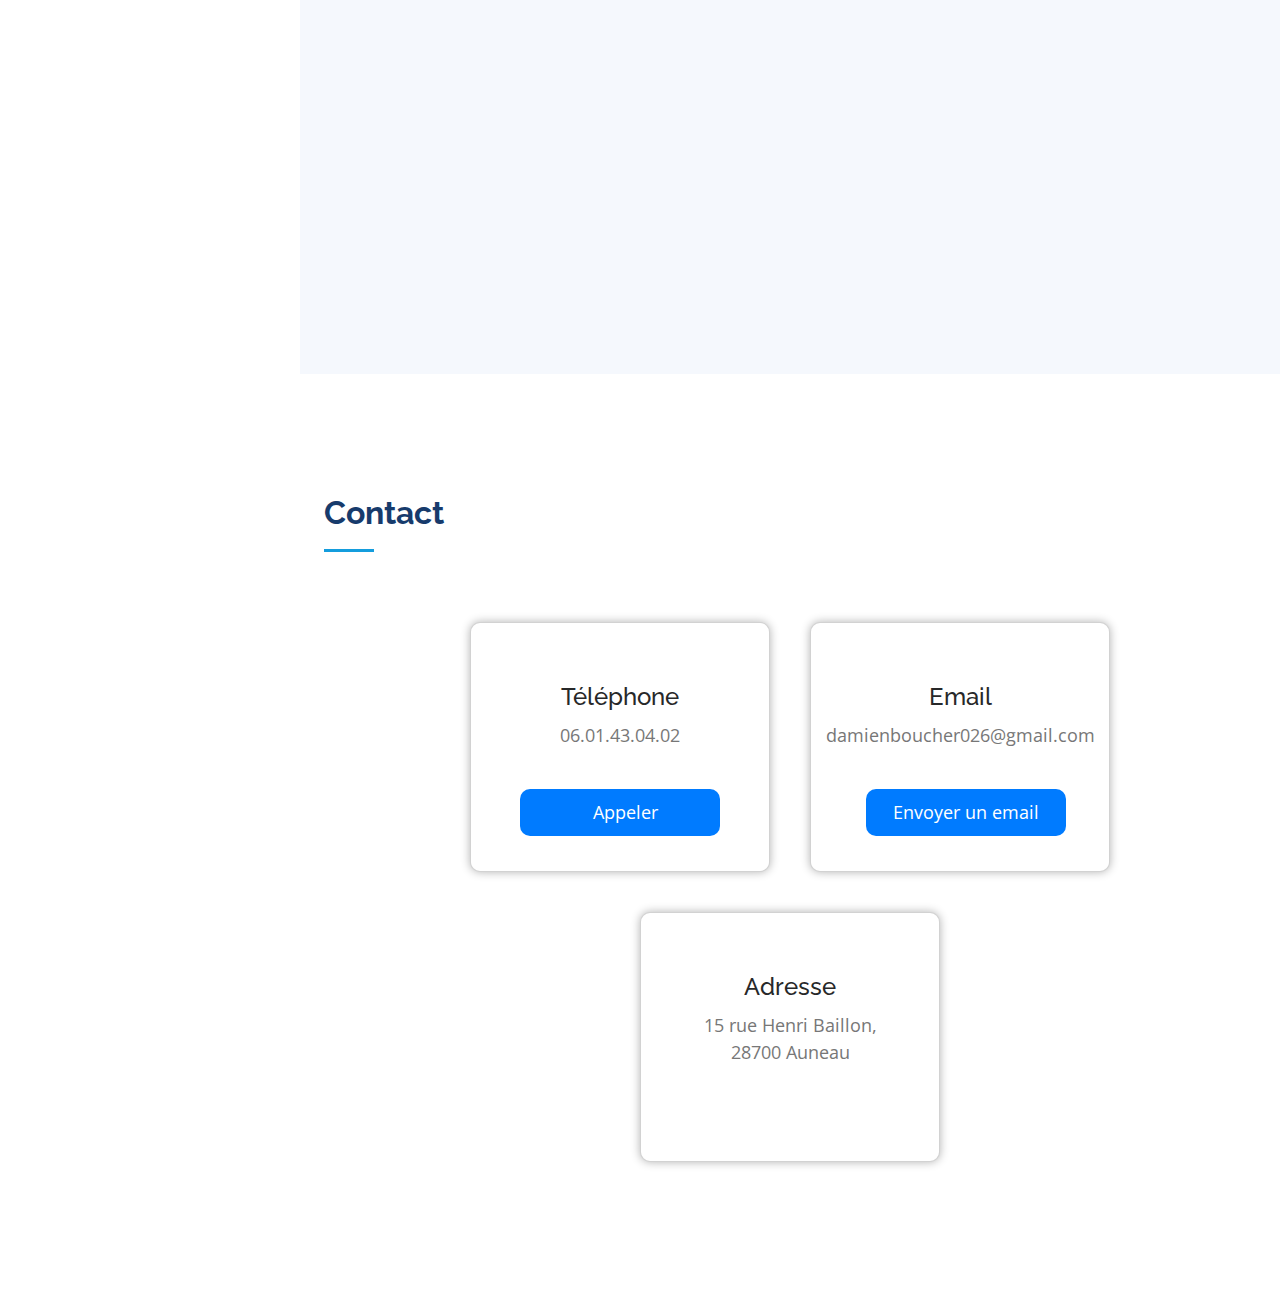
==== commit ecf445cd: "Update index.html" ====
--- a/index.html
+++ b/index.html
@@ -5,7 +5,7 @@
   <meta charset="utf-8">
   <meta content="width=device-width, initial-scale=1.0" name="viewport">
 
-  <title>Portefolio </title>
+  <title>Projets </title>
   <meta content="" name="description">
   <meta content="" name="keywords">
 
@@ -59,7 +59,7 @@
         <ul>
           <li><a href="#hero" class="nav-link scrollto active"><i class="bx bx-home"></i> <span>Home</span></a></li>
           <li><a href="#about" class="nav-link scrollto"><i class="bx bx-user"></i> <span>A propos de moi </span></a></li>
-          <li><a href="#resume" class="nav-link scrollto"><i class="bx bx-file-blank"></i> <span>Résume</span></a></li>
+          <li><a href="#resume" class="nav-link scrollto"><i class="bx bx-file-blank"></i> <span>Education & Experience Professionnel </span></a></li>
           <li><a href="#portfolio" class="nav-link scrollto"><i class="bx bx-book-content"></i> <span>Projets</span></a></li>
           <li><a href="#contact" class="nav-link scrollto"><i class="bx bx-envelope"></i> <span>Contact</span></a></li>
         </ul>
@@ -83,7 +83,7 @@
 
         <div class="section-title">
           <h2>A propos de moi </h2>
-          <p>Je m'appelle Damien j'ai 21 ans. J'ai eu mon Bac Pro MELEC(Électricité) avec mention Bien. Grâce à mes stages en électricité j'ai vu que cela n'est pas fait pour moi. Durant la deuxième annèe je me suit passionné par l'informatique donc je suis rentrèe cette année en BTS SIO au lycèe fulbert.</p>
+          <p>Je m'appelle Damien et j'ai 21 ans. J'ai obtenu mon Baccalauréat Professionnel en Électricité (MELEC) avec la mention Bien. Après avoir effectué des stages dans le domaine de l'électricité, j'ai réalisé que ce n'était pas la voie qui me correspondait. Au cours de ma deuxième année, j'ai découvert ma passion pour l'informatique, ce qui m'a amené à m'inscrire cette année en BTS SIO au lycée Fulbert.</p>
         </div>
 
         <div class="row">
@@ -96,9 +96,9 @@
             <div class="row">
               <div class="col-lg-6">
                 <ul>
-                  <li><i class="bi bi-chevron-right"></i> <strong>Anniversaire:</strong> <span>26 juillet 2001</span></li>
+                  <li><i class="bi bi-chevron-right"></i> <strong>Date de naissance </strong> <span>26 juillet 2001</span></li>
                   <!-- <li><i class="bi bi-chevron-right"></i> <strong></strong> <span>www.example.com</span></li>-->
-                  <li><i class="bi bi-chevron-right"></i> <strong>Télephone:</strong> <span>06.01.43.04.01</span></li>
+                  <li><i class="bi bi-chevron-right"></i> <strong>Télèphone:</strong> <span>06.01.43.04.01</span></li>
                   <li><i class="bi bi-chevron-right"></i> <strong>Ville: </strong> <span>Auneau,France</span></li>
                 </ul>
               </div>
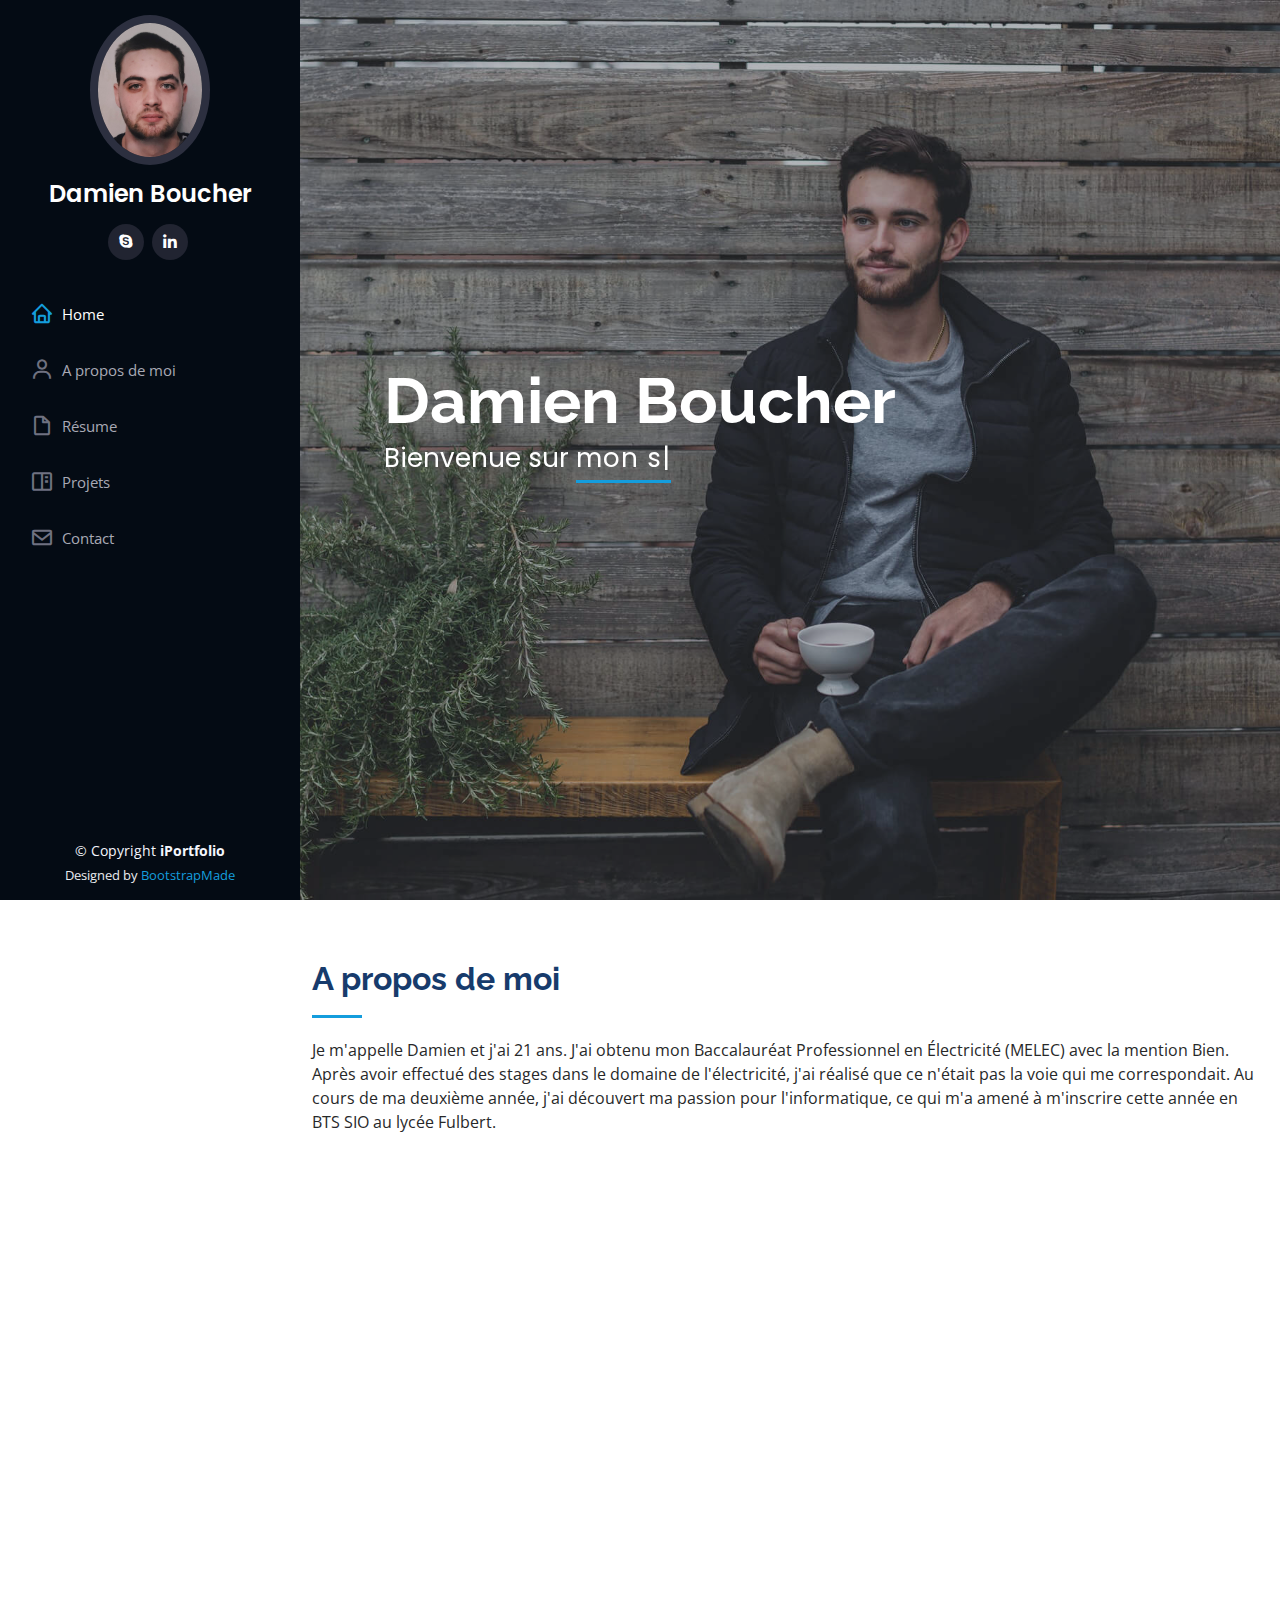
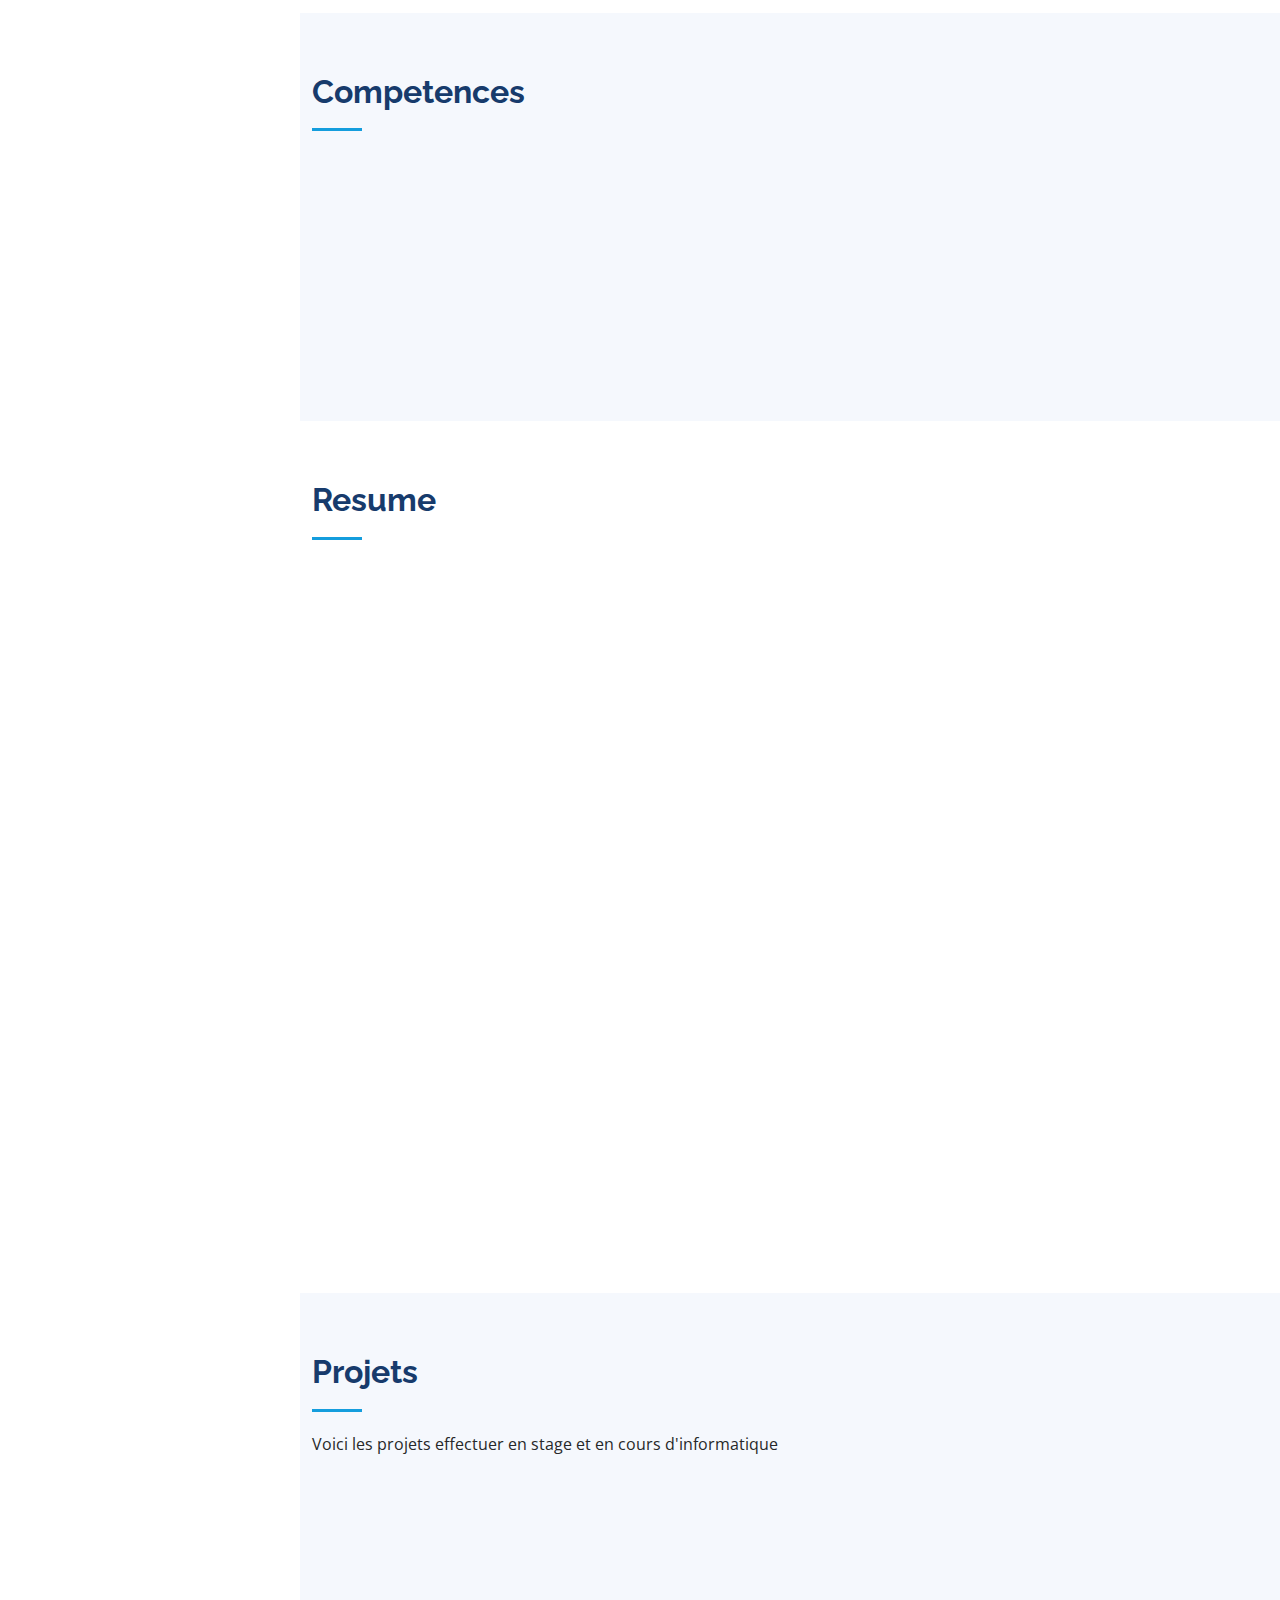
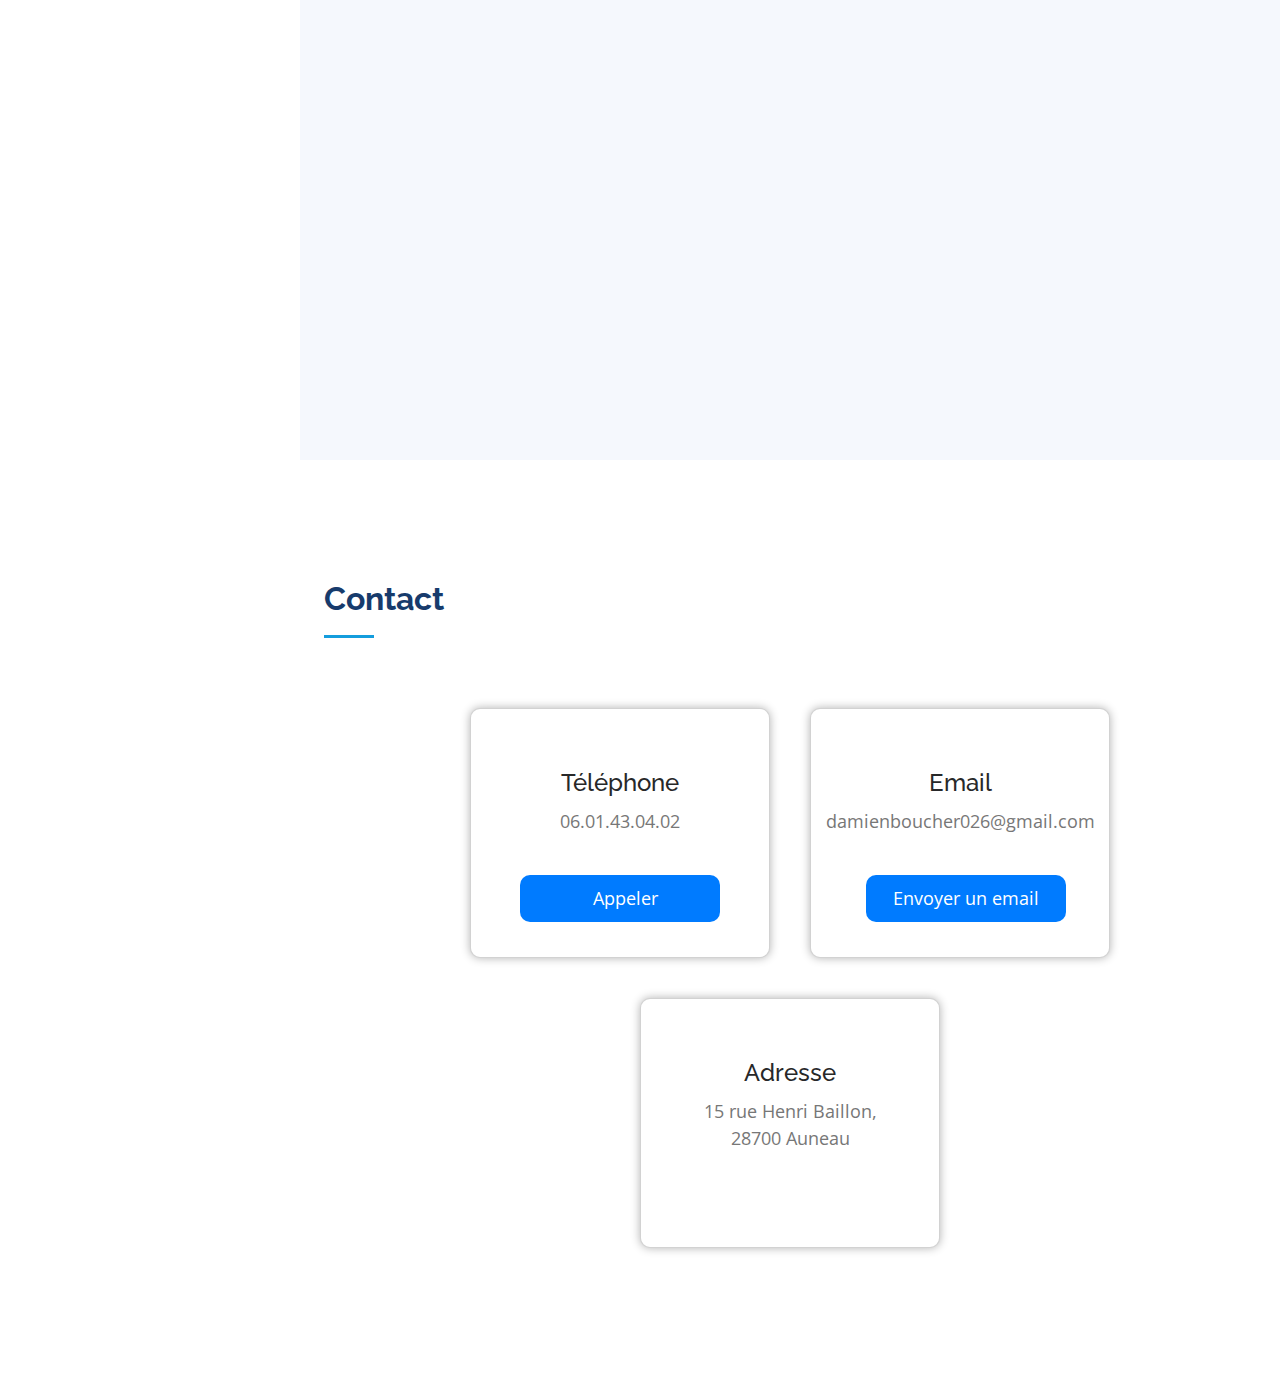
==== commit cd12d2c2: "Update index.html" ====
--- a/index.html
+++ b/index.html
@@ -59,7 +59,7 @@
         <ul>
           <li><a href="#hero" class="nav-link scrollto active"><i class="bx bx-home"></i> <span>Home</span></a></li>
           <li><a href="#about" class="nav-link scrollto"><i class="bx bx-user"></i> <span>A propos de moi </span></a></li>
-          <li><a href="#resume" class="nav-link scrollto"><i class="bx bx-file-blank"></i> <span>Education & Experience Professionnel </span></a></li>
+          <li><a href="#resume" class="nav-link scrollto"><i class="bx bx-file-blank"></i> <span>Résume</span></a></li>
           <li><a href="#portfolio" class="nav-link scrollto"><i class="bx bx-book-content"></i> <span>Projets</span></a></li>
           <li><a href="#contact" class="nav-link scrollto"><i class="bx bx-envelope"></i> <span>Contact</span></a></li>
         </ul>
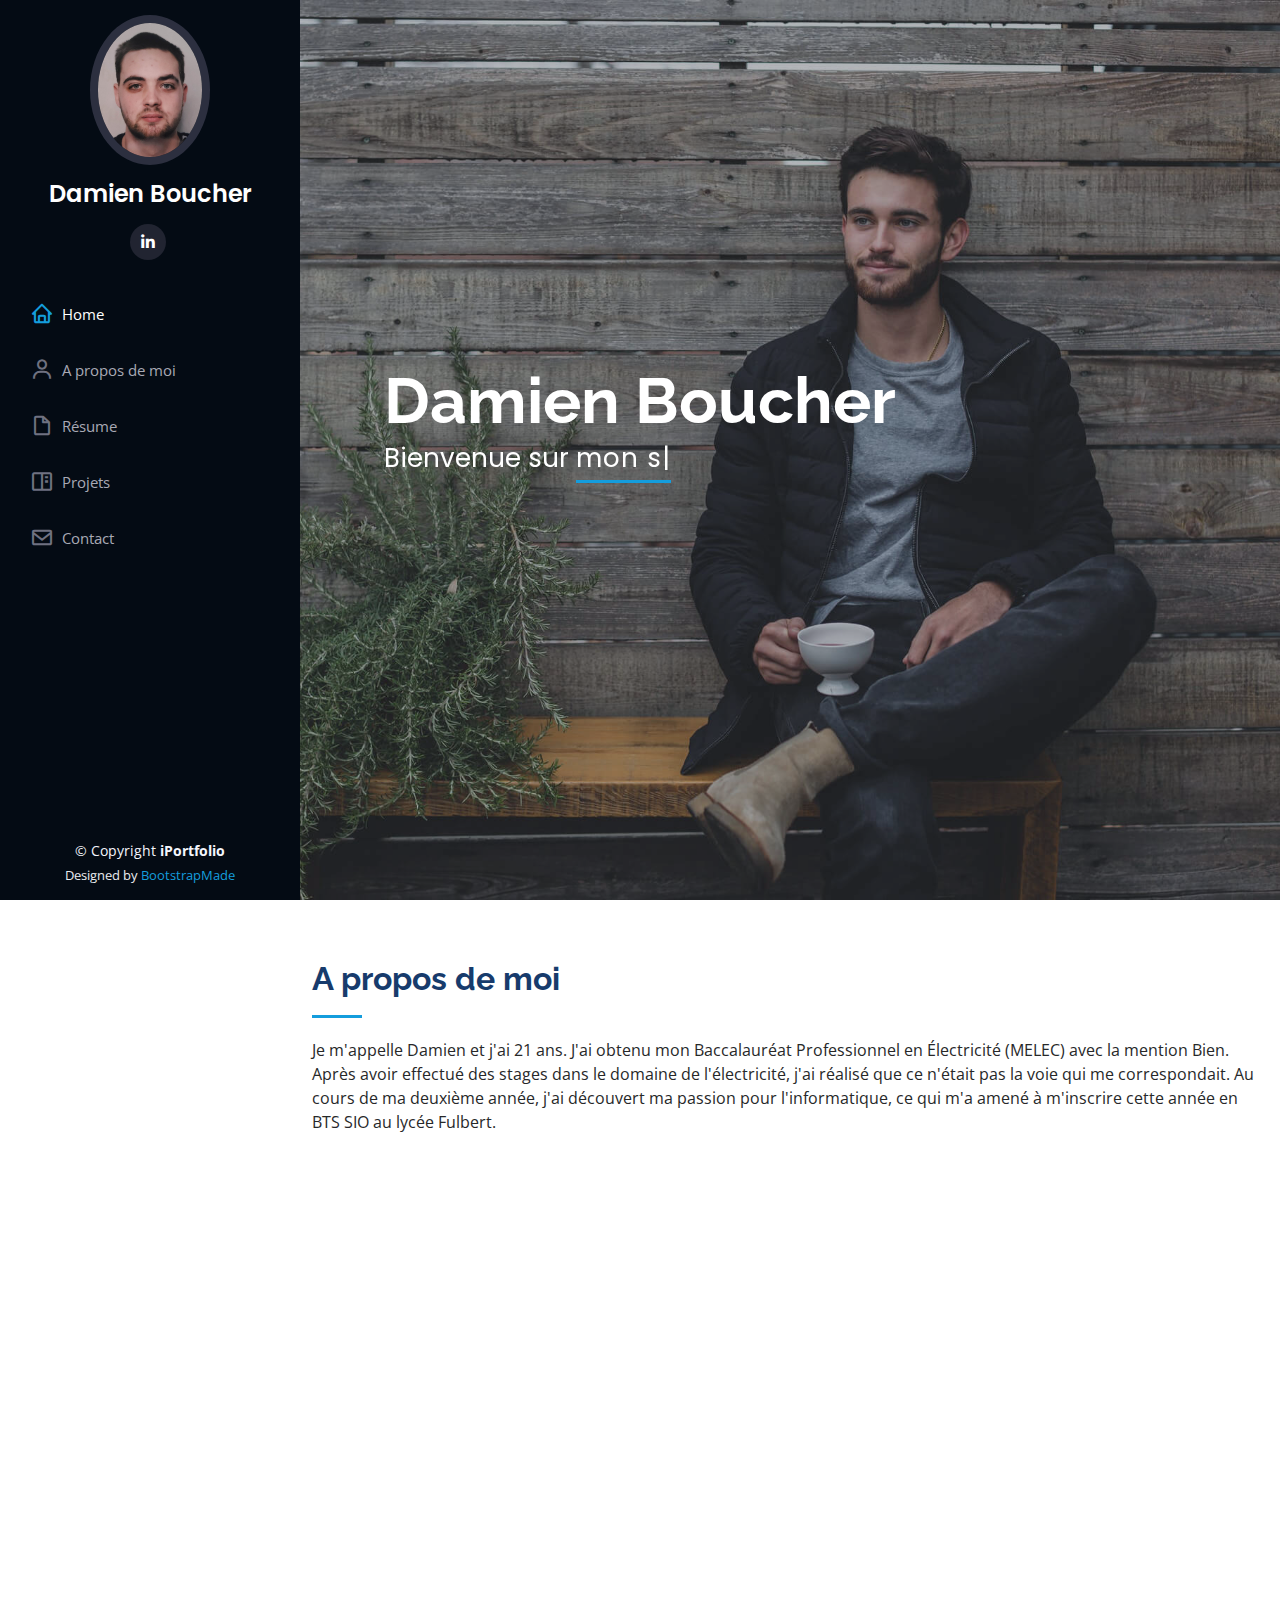
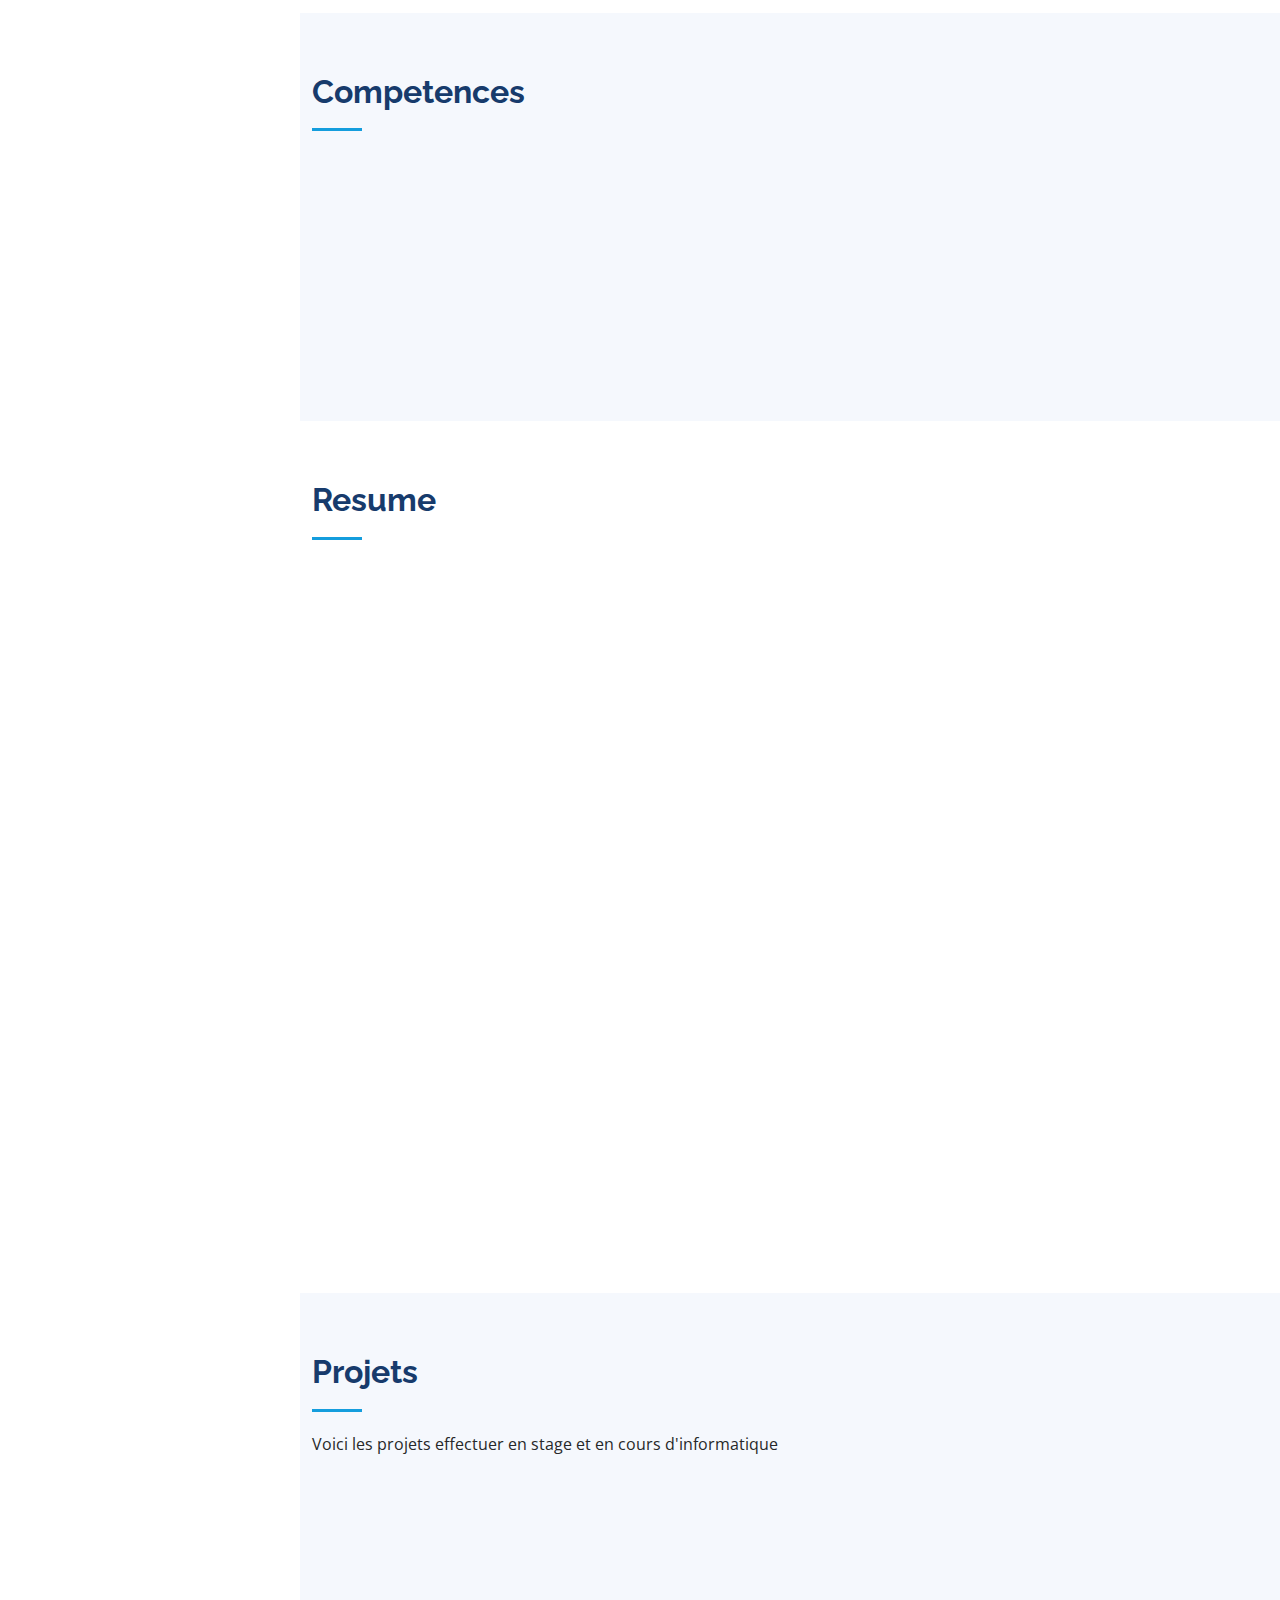
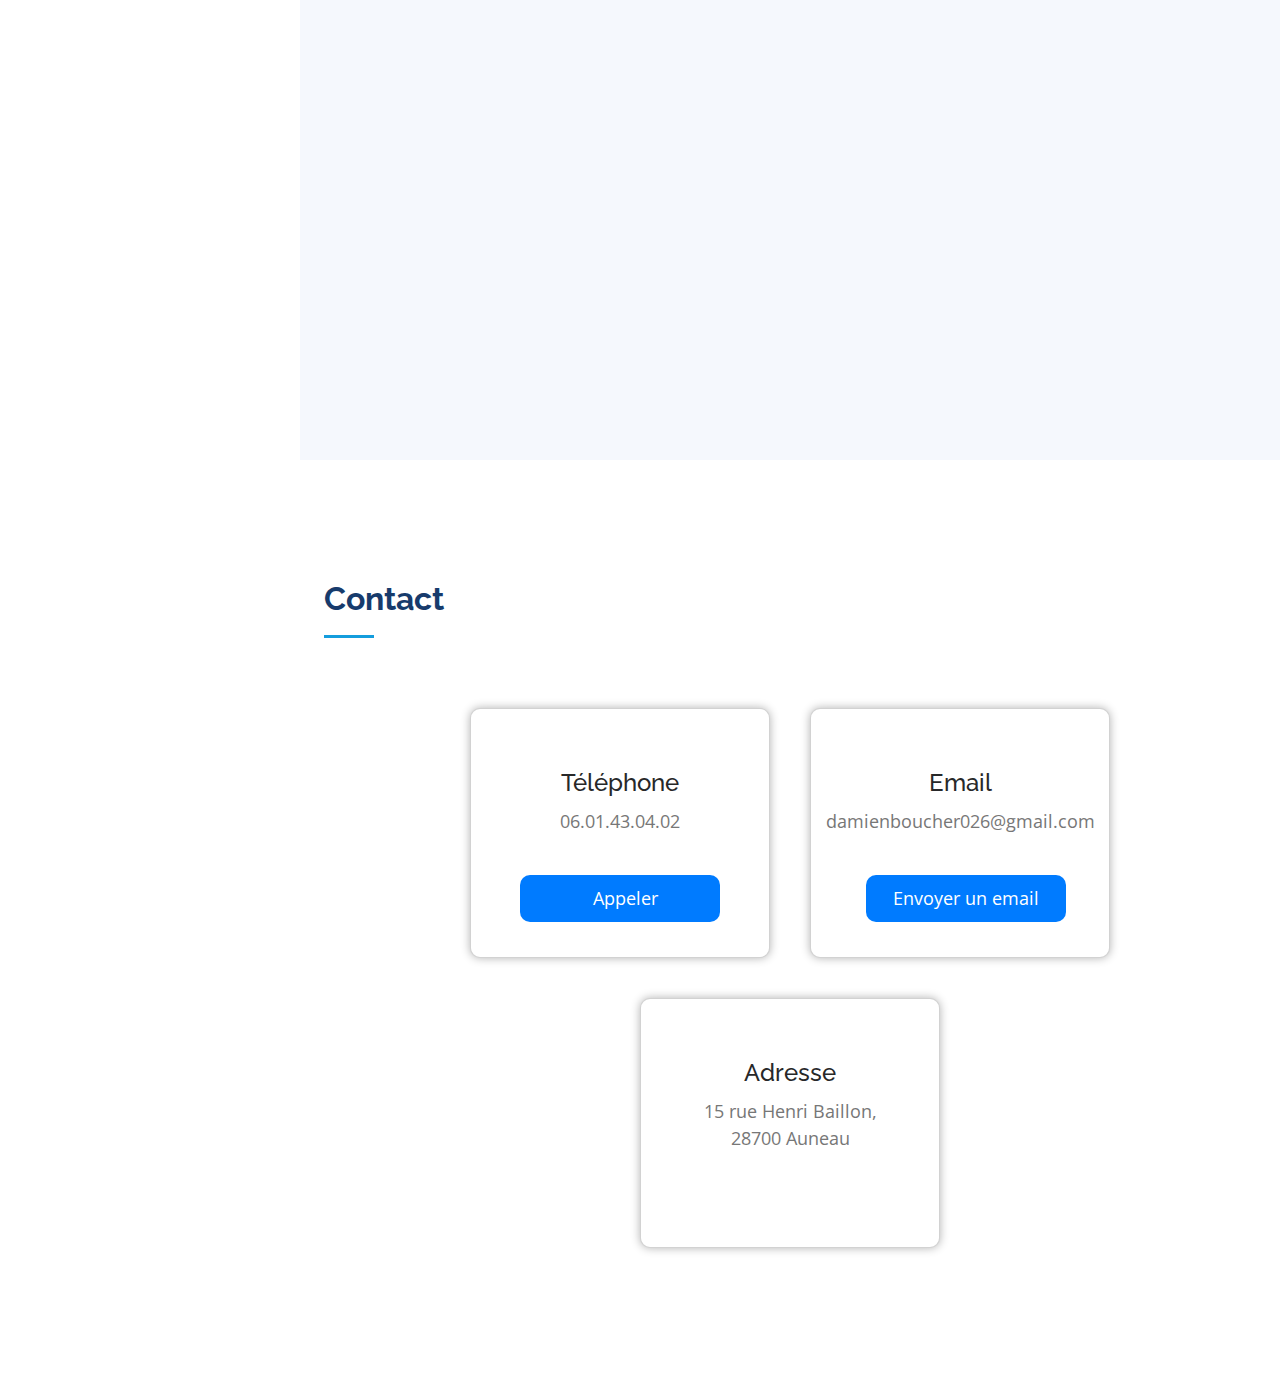
==== commit e711778c: "Update index.html" ====
--- a/index.html
+++ b/index.html
@@ -50,8 +50,7 @@
         <img src="assets/img/profile-img.jpg" alt="" class="img-fluid rounded-circle">
         <h1 class="text-light"><a href="index.html">Damien Boucher</a></h1>
         <div class="social-links mt-3 text-center">
-          <a href="#" class="google-plus"><i class="bx bxl-skype"></i></a>
-          <a href="#" class="linkedin"><i class="bx bxl-linkedin"></i></a>
+          <a href="https://www.linkedin.com/in/damien-boucher-5a4164250/" class="linkedin"><i class="bx bxl-linkedin"></i></a>
         </div>
       </div>
 
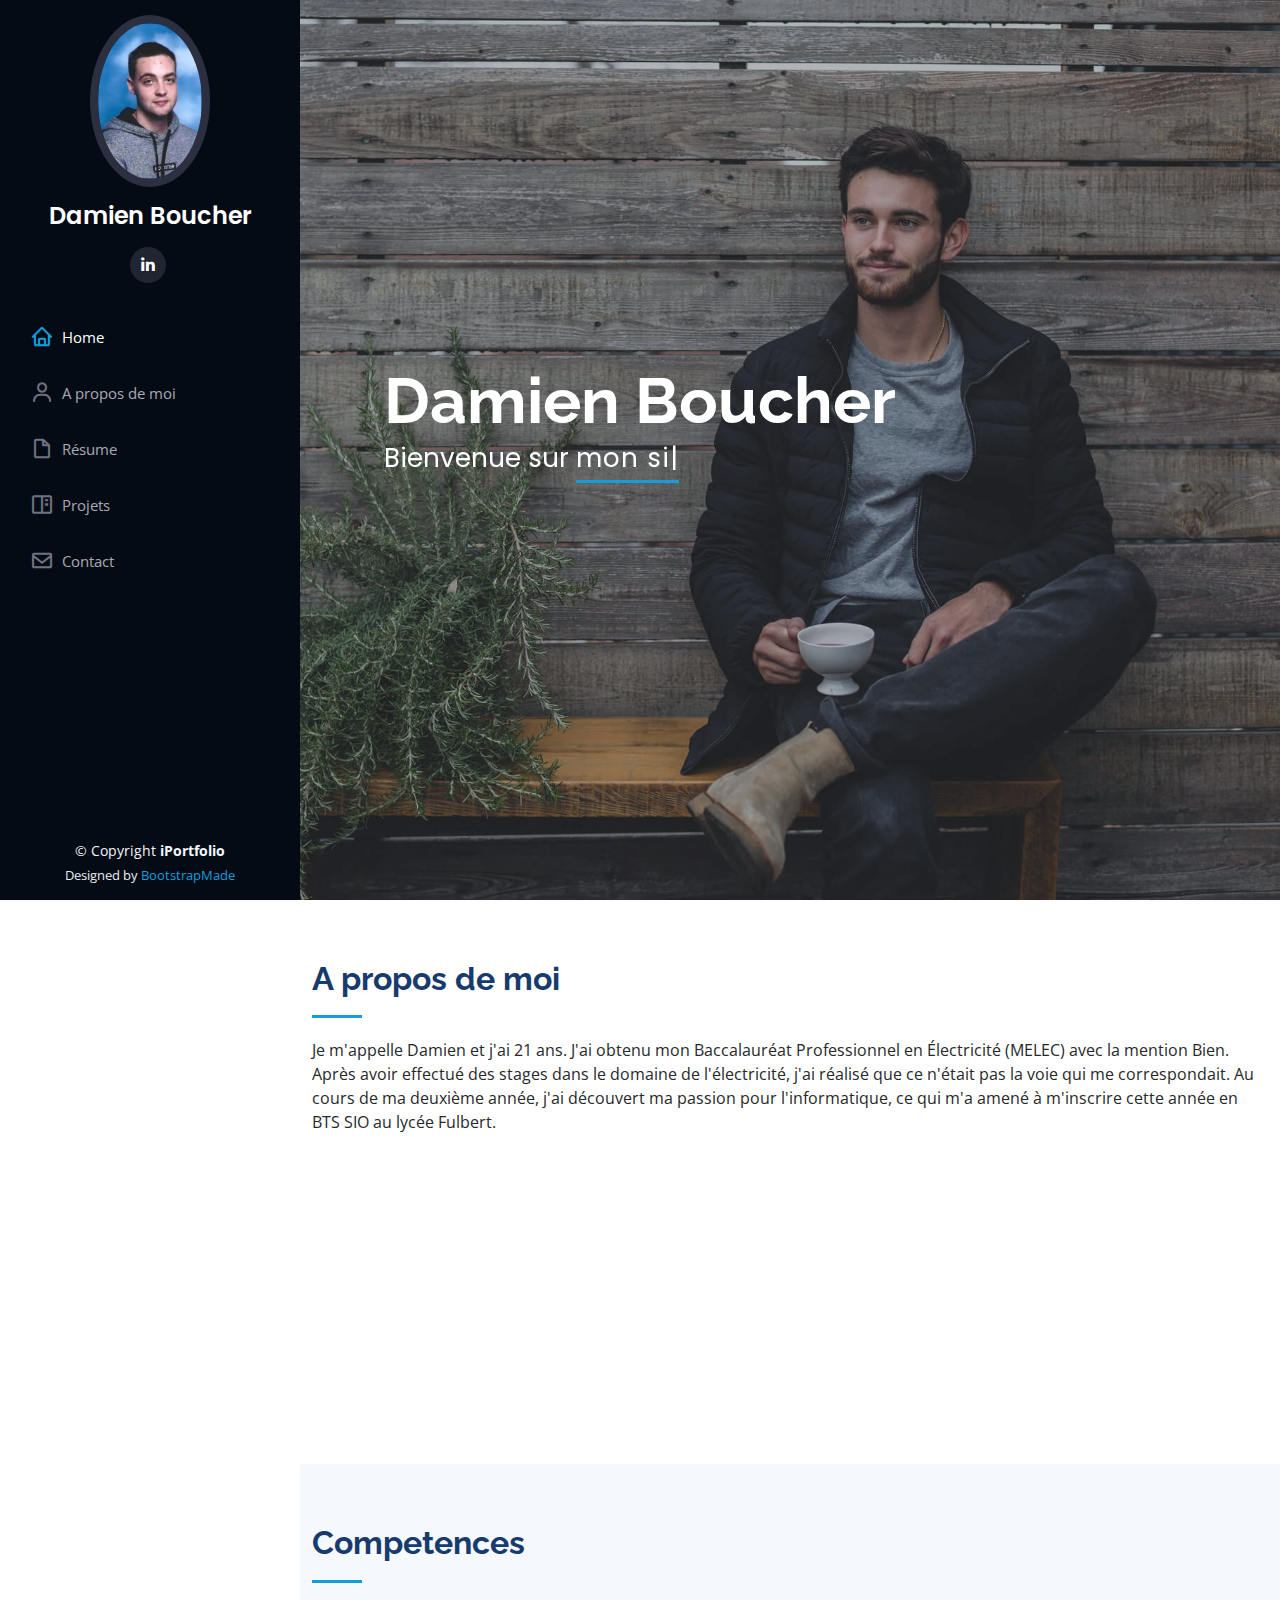
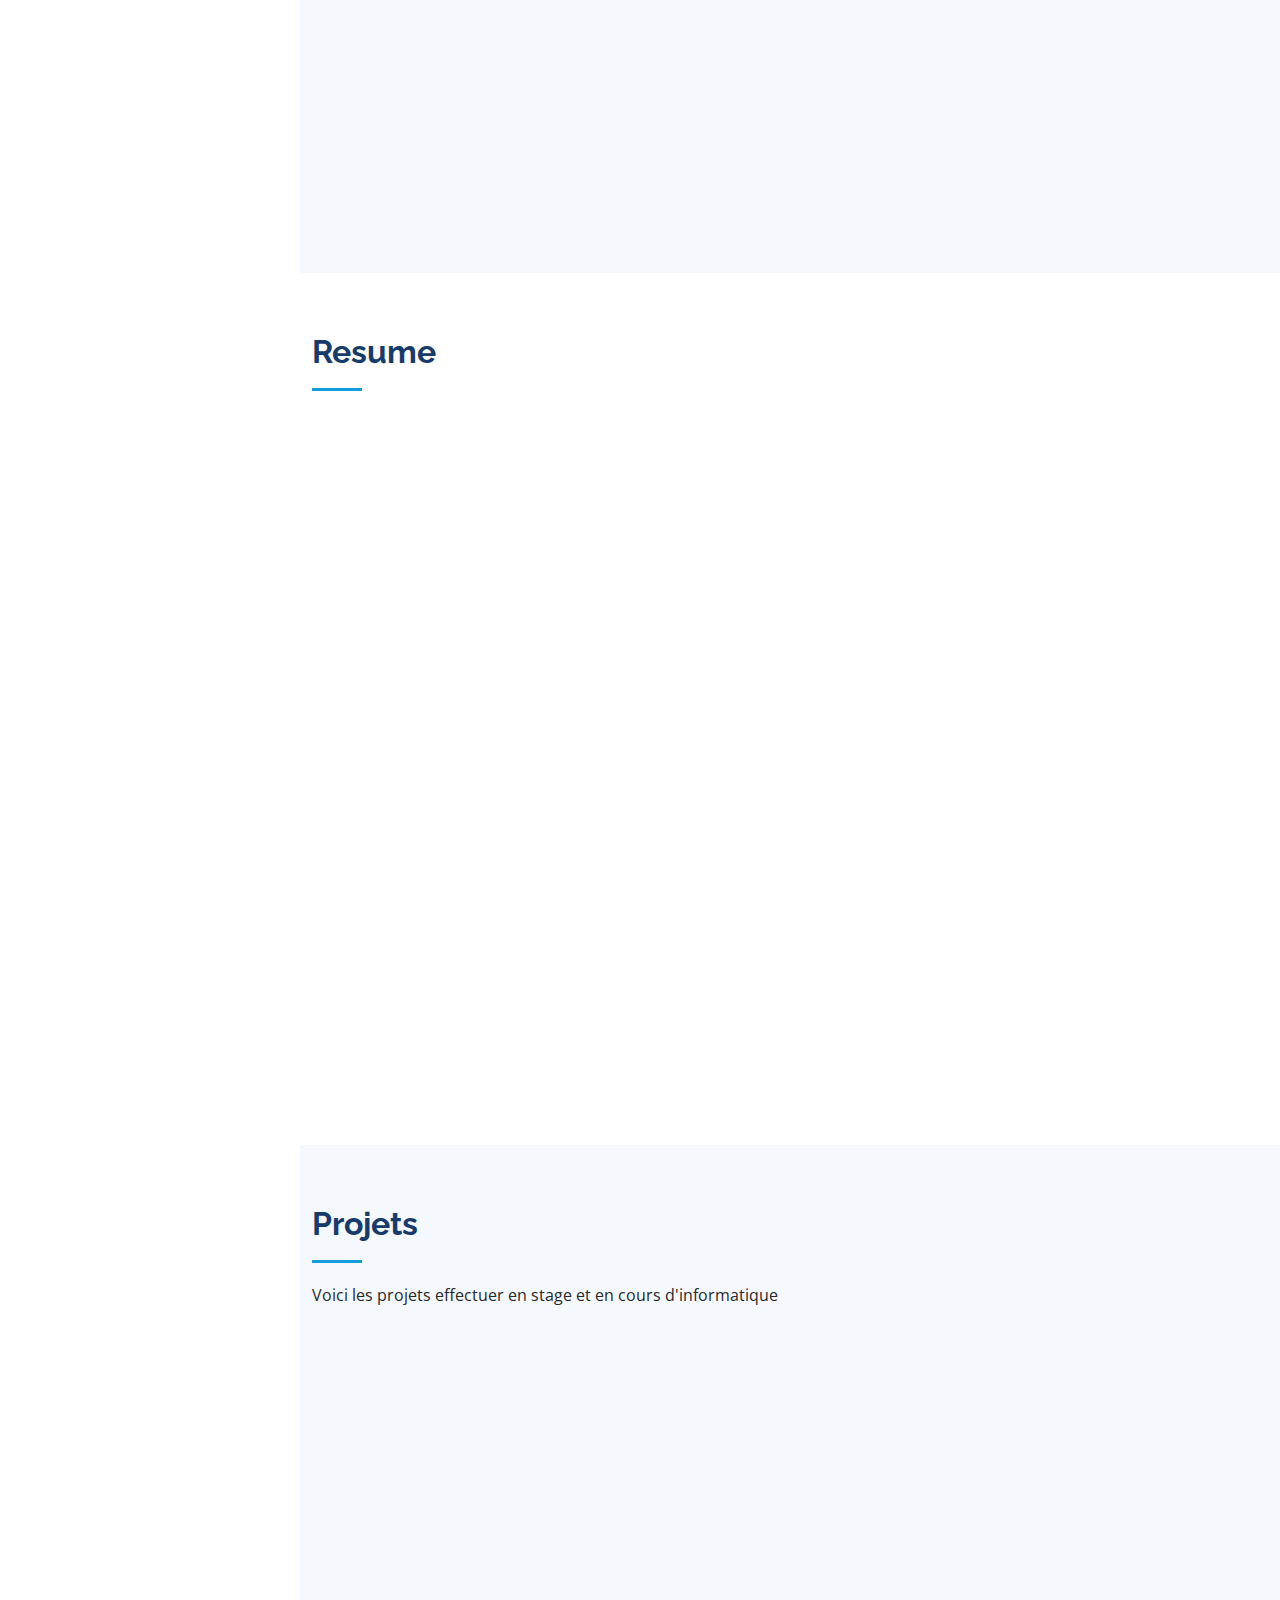
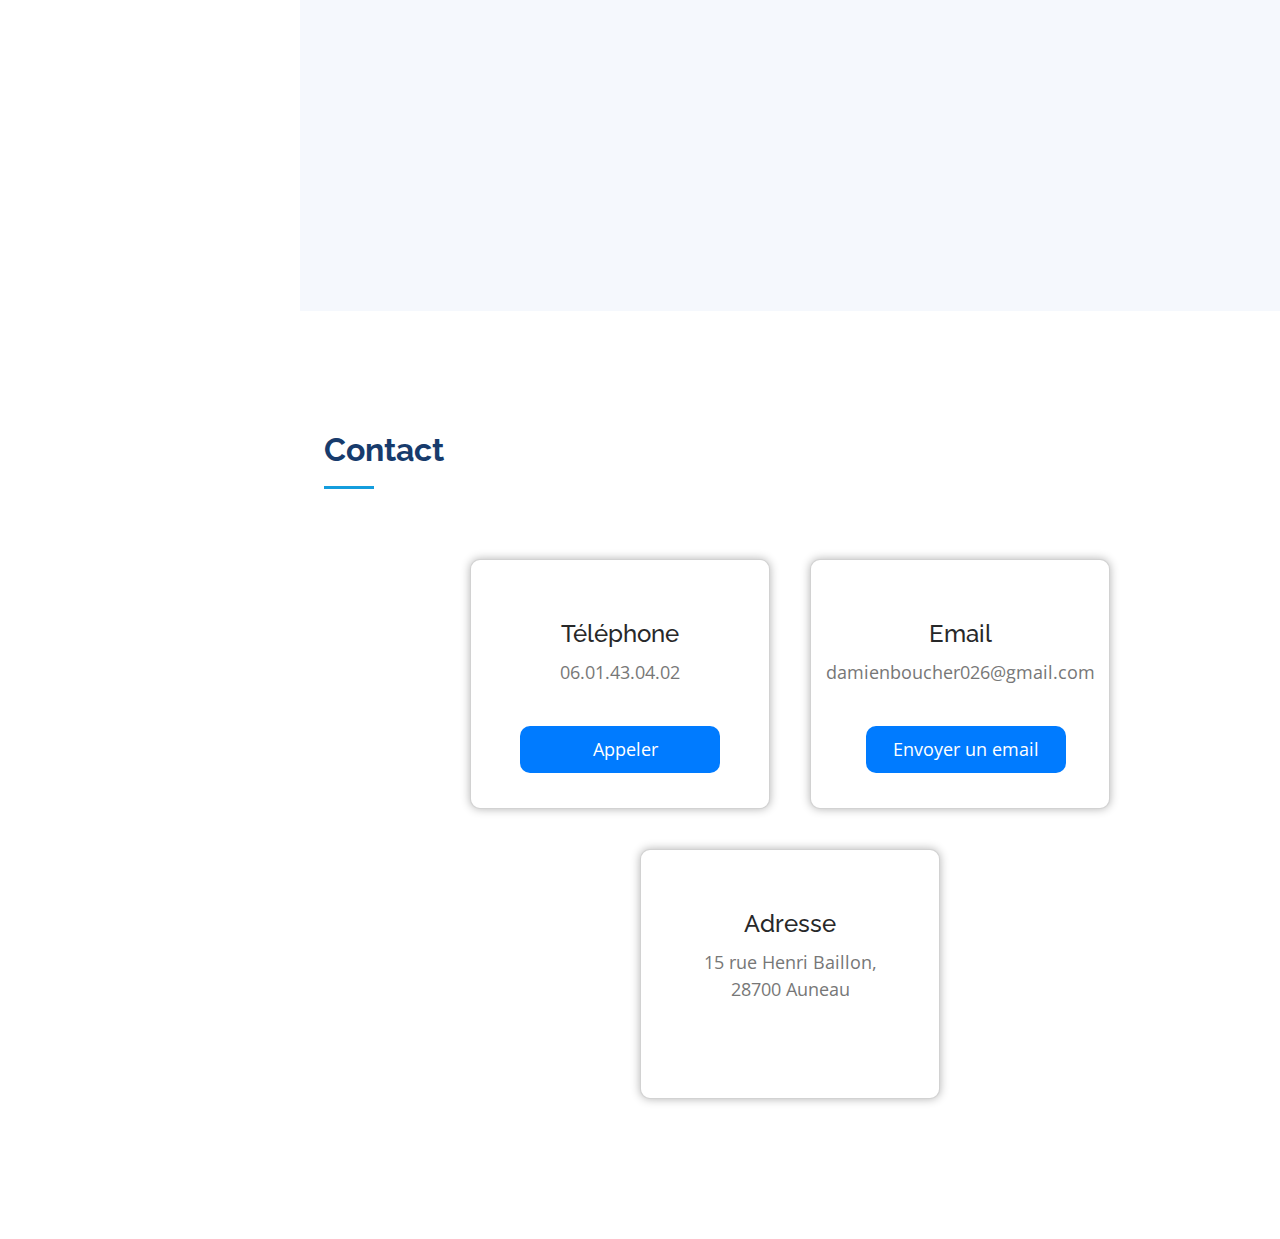
==== commit aa3b2754: "Update index.html" ====
--- a/index.html
+++ b/index.html
@@ -260,7 +260,7 @@
               <img src="assets/img/portfolio/portfolio-1.jpg" class="img-fluid" alt="">
               <div class="portfolio-links">
                 <a href="assets/img/portfolio/portfolio-1.jpg" data-gallery="portfolioGallery" class="portfolio-lightbox" title="App 1"><i class="bx bx-plus"></i></a>
-                <a href="portfolio-details.html" title="More Details"><i class="bx bx-link"></i></a>
+                <a href="portfolio-ecole.html" title="More Details"><i class="bx bx-link"></i></a>
               </div>
             </div>
           </div>
@@ -270,7 +270,7 @@
               <img src="assets/img/portfolio/portfolio-5.jpg" class="img-fluid" alt="">
               <div class="portfolio-links">
                 <a href="assets/img/portfolio/portfolio-5.jpg" data-gallery="portfolioGallery" class="portfolio-lightbox" title="Web 2"><i class="bx bx-plus"></i></a>
-                <a href="portfolio-details.html" title="More Details"><i class="bx bx-link"></i></a>
+                <a href="portfolio-ecole1.html" title="More Details"><i class="bx bx-link"></i></a>
               </div>
             </div>
           </div>
@@ -280,7 +280,7 @@
               <img src="assets/img/portfolio/portfolio-6.jpg" class="img-fluid" alt="">
               <div class="portfolio-links">
                 <a href="assets/img/portfolio/portfolio-6.jpg" data-gallery="portfolioGallery" class="portfolio-lightbox" title="App 3"><i class="bx bx-plus"></i></a>
-                <a href="portfolio-details.html" title="More Details"><i class="bx bx-link"></i></a>
+                <a href="portfolio-ecole2.html" title="More Details"><i class="bx bx-link"></i></a>
               </div>
             </div>
           </div>
@@ -290,7 +290,7 @@
               <img src="assets/img/portfolio/portfolio-7.jpg" class="img-fluid" alt="">
               <div class="portfolio-links">
                 <a href="assets/img/portfolio/portfolio-7.jpg" data-gallery="portfolioGallery" class="portfolio-lightbox" title="Card 1"><i class="bx bx-plus"></i></a>
-                <a href="portfolio-details.html" title="More Details"><i class="bx bx-link"></i></a>
+                <a href="portfolio-stage.html" title="More Details"><i class="bx bx-link"></i></a>
               </div>
             </div>
           </div>
@@ -300,7 +300,7 @@
               <img src="assets/img/portfolio/portfolio-8.jpg" class="img-fluid" alt="">
               <div class="portfolio-links">
                 <a href="assets/img/portfolio/portfolio-8.jpg" data-gallery="portfolioGallery" class="portfolio-lightbox" title="Card 3"><i class="bx bx-plus"></i></a>
-                <a href="portfolio-details.html" title="More Details"><i class="bx bx-link"></i></a>
+                <a href="portfolio-stage1.html" title="More Details"><i class="bx bx-link"></i></a>
               </div>
             </div>
           </div>
@@ -310,7 +310,7 @@
               <img src="assets/img/portfolio/portfolio-9.jpg" class="img-fluid" alt="">
               <div class="portfolio-links">
                 <a href="assets/img/portfolio/portfolio-9.jpg" data-gallery="portfolioGallery" class="portfolio-lightbox" title="Web 3"><i class="bx bx-plus"></i></a>
-                <a href="portfolio-details.html" title="More Details"><i class="bx bx-link"></i></a>
+                <a href="portfolio-stage2.html" title="More Details"><i class="bx bx-link"></i></a>
               </div>
             </div>
           </div>
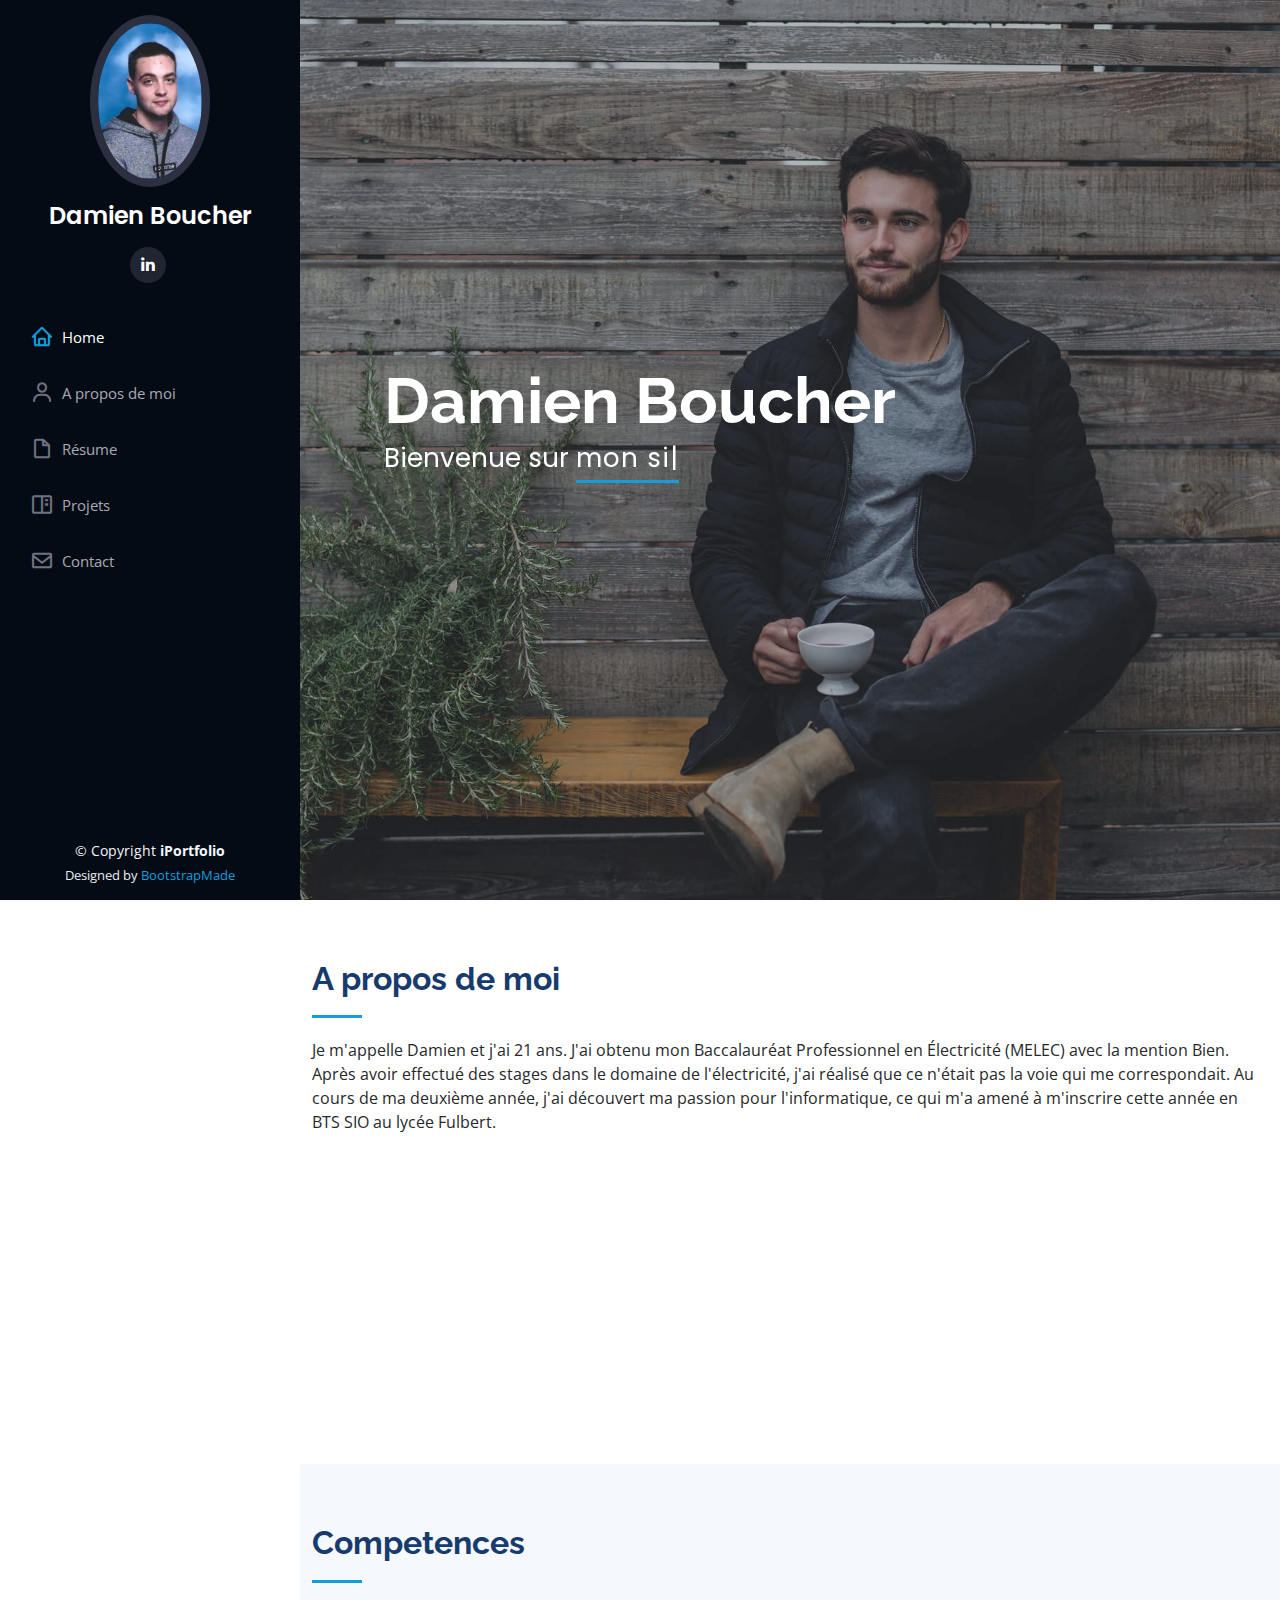
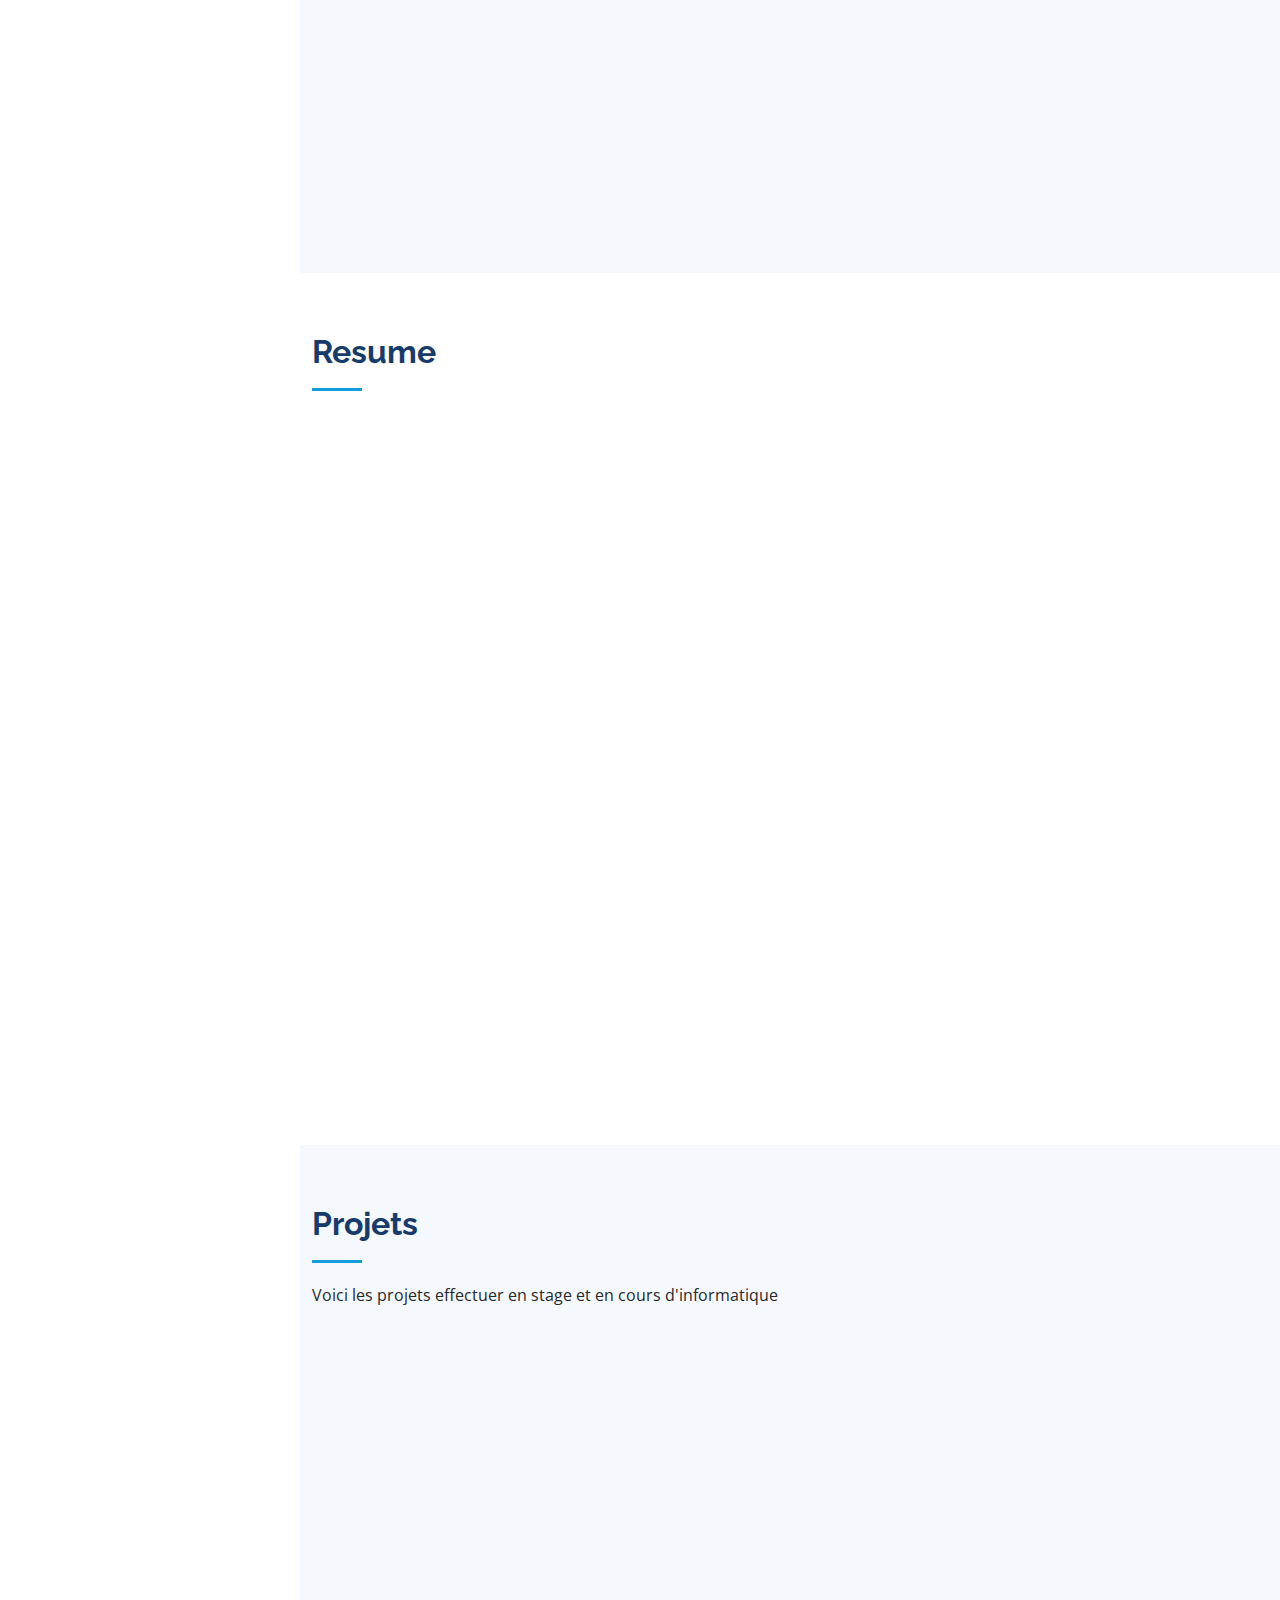
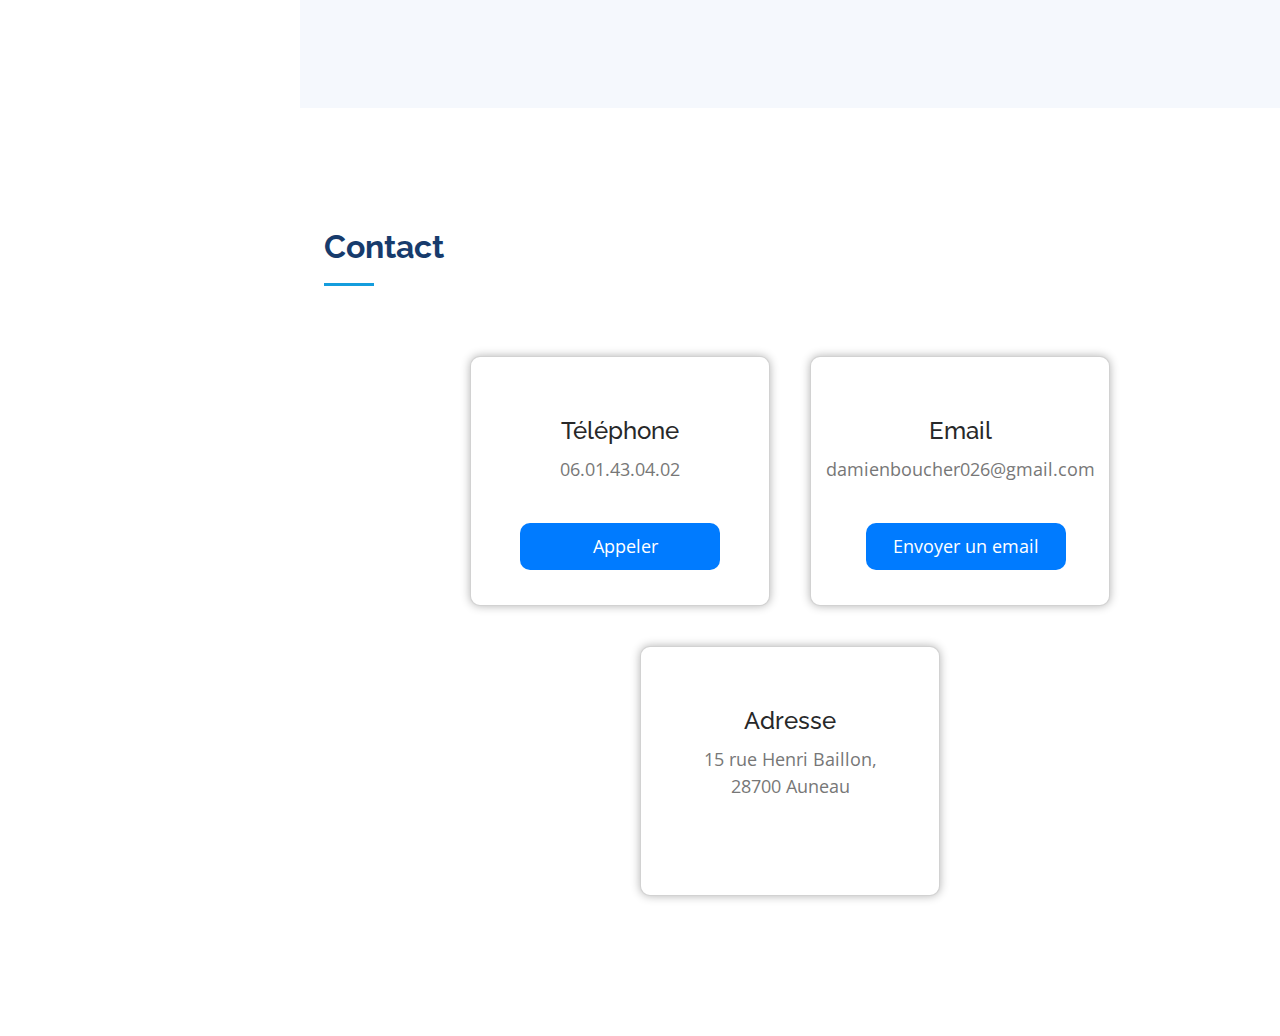
==== commit 977270fb: "Update index.html" ====
--- a/index.html
+++ b/index.html
@@ -257,7 +257,7 @@
 
           <div class="col-lg-4 col-md-6 portfolio-item filter-app">
             <div class="portfolio-wrap">
-              <img src="assets/img/portfolio/portfolio-1.jpg" class="img-fluid" alt="">
+              <img src="assets/img/portfolio/SIO.jpg" class="img-fluid" alt="">
               <div class="portfolio-links">
                 <a href="assets/img/portfolio/portfolio-1.jpg" data-gallery="portfolioGallery" class="portfolio-lightbox" title="App 1"><i class="bx bx-plus"></i></a>
                 <a href="portfolio-ecole.html" title="More Details"><i class="bx bx-link"></i></a>
@@ -267,7 +267,7 @@
 
           <div class="col-lg-4 col-md-6 portfolio-item filter-web">
             <div class="portfolio-wrap">
-              <img src="assets/img/portfolio/portfolio-5.jpg" class="img-fluid" alt="">
+              <img src="assets/img/portfolio/SIO.jpg" class="img-fluid" alt="">
               <div class="portfolio-links">
                 <a href="assets/img/portfolio/portfolio-5.jpg" data-gallery="portfolioGallery" class="portfolio-lightbox" title="Web 2"><i class="bx bx-plus"></i></a>
                 <a href="portfolio-ecole1.html" title="More Details"><i class="bx bx-link"></i></a>
@@ -277,7 +277,7 @@
 
           <div class="col-lg-4 col-md-6 portfolio-item filter-app">
             <div class="portfolio-wrap">
-              <img src="assets/img/portfolio/portfolio-6.jpg" class="img-fluid" alt="">
+              <img src="assets/img/portfolio/SIO.jpg" class="img-fluid" alt="">
               <div class="portfolio-links">
                 <a href="assets/img/portfolio/portfolio-6.jpg" data-gallery="portfolioGallery" class="portfolio-lightbox" title="App 3"><i class="bx bx-plus"></i></a>
                 <a href="portfolio-ecole2.html" title="More Details"><i class="bx bx-link"></i></a>
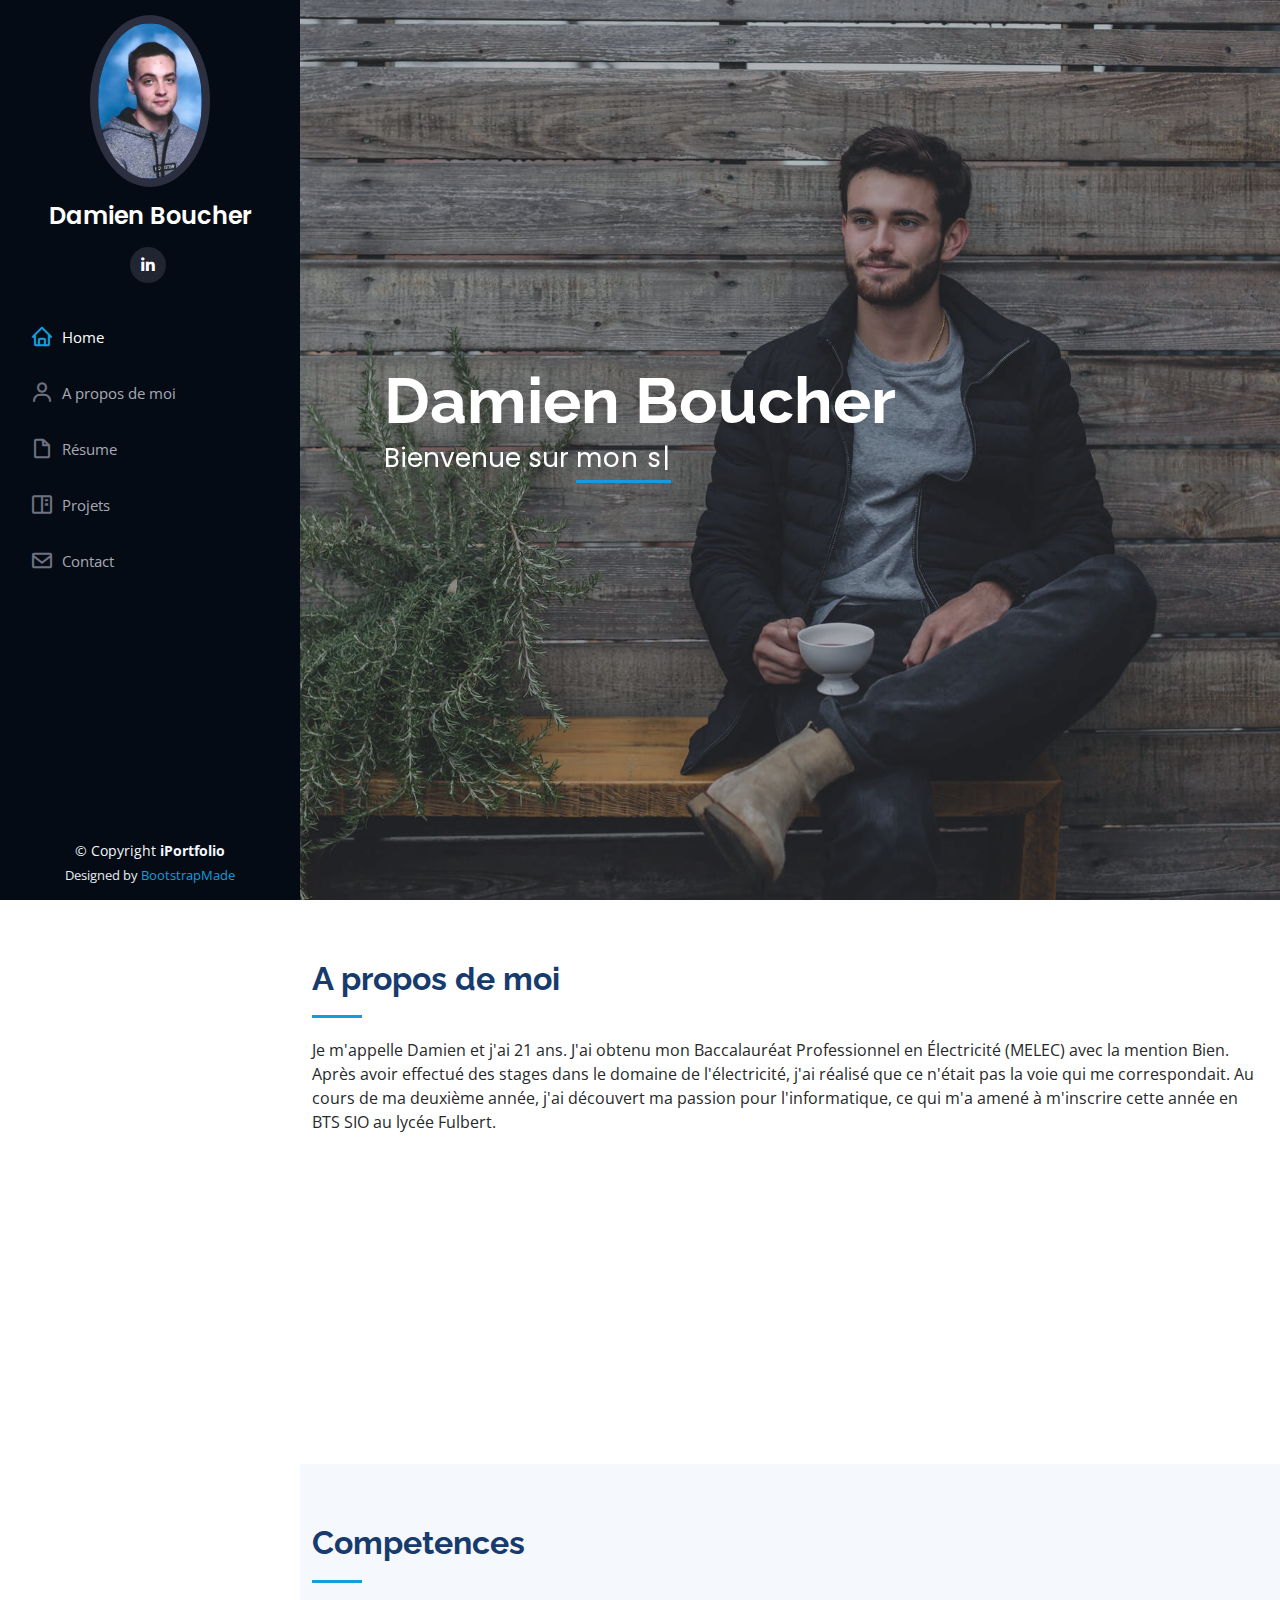
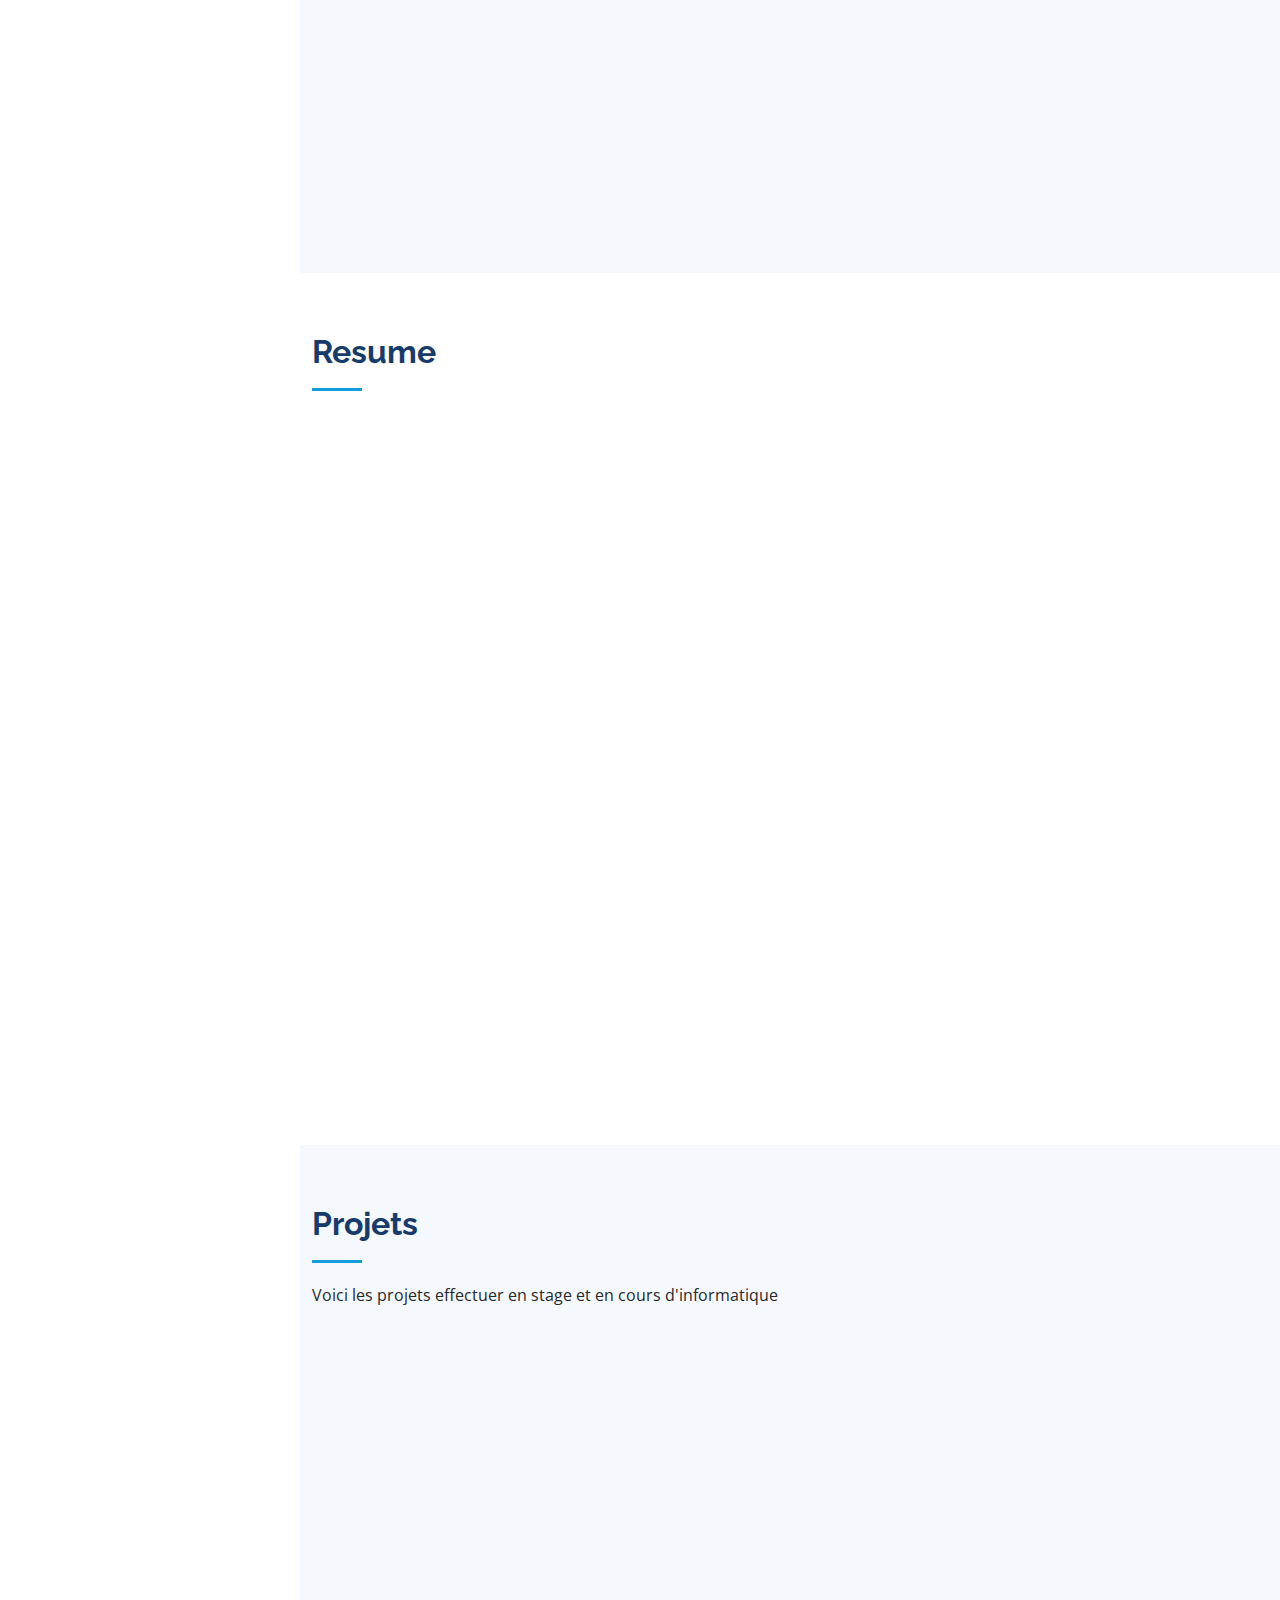
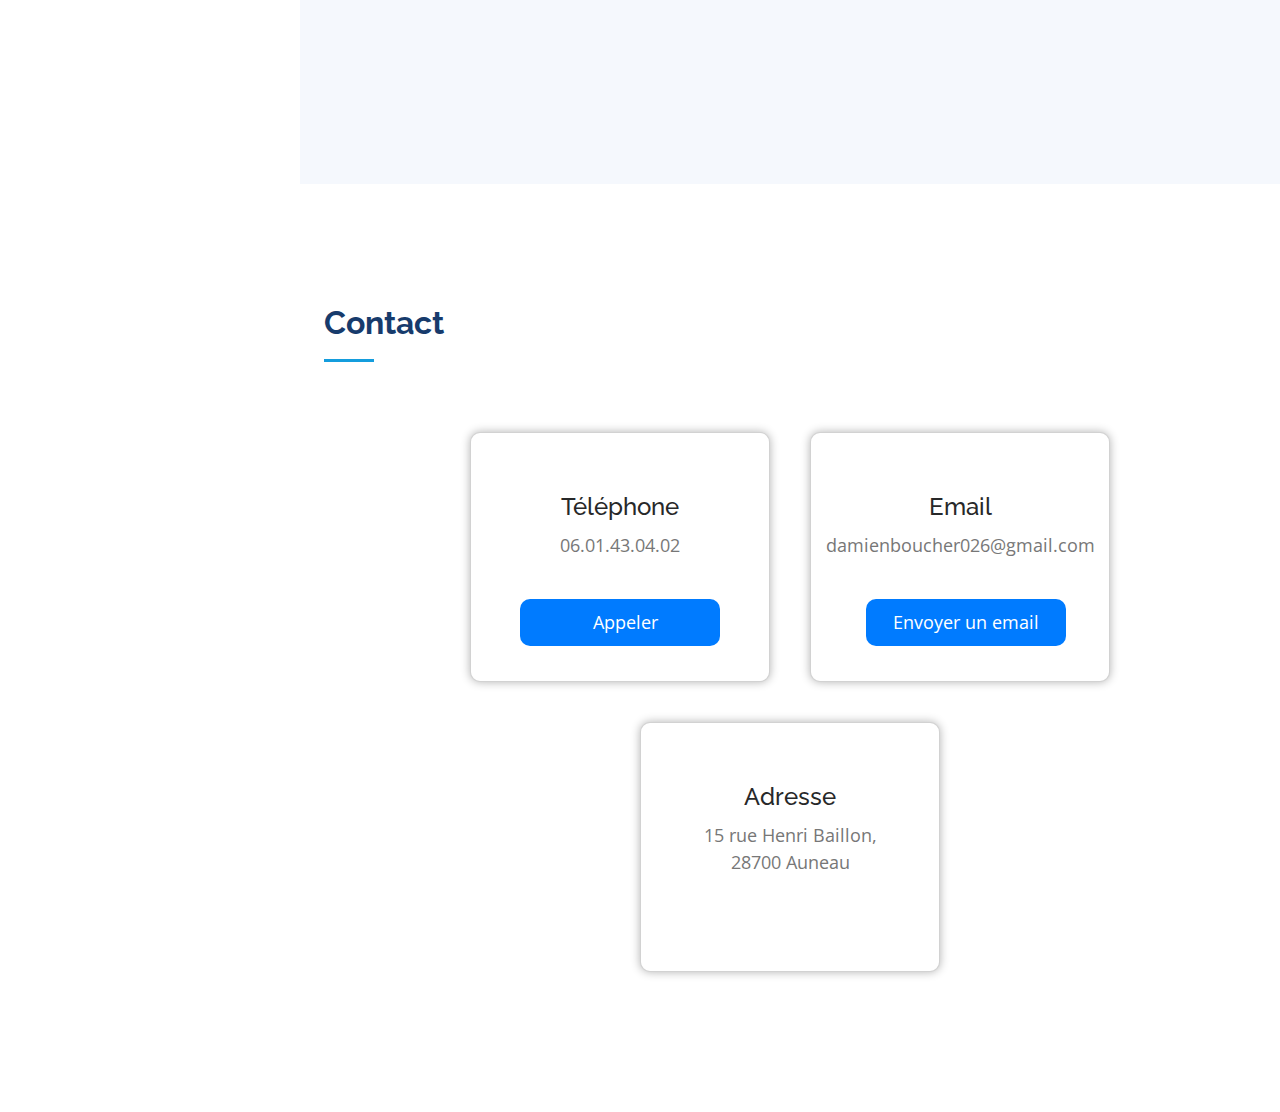
==== commit 34496bc1: "Update index.html" ====
--- a/index.html
+++ b/index.html
@@ -259,7 +259,7 @@
             <div class="portfolio-wrap">
               <img src="assets/img/portfolio/SIO.jpg" class="img-fluid" alt="">
               <div class="portfolio-links">
-                <a href="assets/img/portfolio/portfolio-1.jpg" data-gallery="portfolioGallery" class="portfolio-lightbox" title="App 1"><i class="bx bx-plus"></i></a>
+                <a href="assets/img/portfolio/SIO.jpg" data-gallery="portfolioGallery" class="portfolio-lightbox" title="App 1"><i class="bx bx-plus"></i></a>
                 <a href="portfolio-ecole.html" title="More Details"><i class="bx bx-link"></i></a>
               </div>
             </div>
@@ -269,7 +269,7 @@
             <div class="portfolio-wrap">
               <img src="assets/img/portfolio/SIO.jpg" class="img-fluid" alt="">
               <div class="portfolio-links">
-                <a href="assets/img/portfolio/portfolio-5.jpg" data-gallery="portfolioGallery" class="portfolio-lightbox" title="Web 2"><i class="bx bx-plus"></i></a>
+                <a href="assets/img/portfolio/SIO.jpg" data-gallery="portfolioGallery" class="portfolio-lightbox" title="Web 2"><i class="bx bx-plus"></i></a>
                 <a href="portfolio-ecole1.html" title="More Details"><i class="bx bx-link"></i></a>
               </div>
             </div>
@@ -279,7 +279,7 @@
             <div class="portfolio-wrap">
               <img src="assets/img/portfolio/SIO.jpg" class="img-fluid" alt="">
               <div class="portfolio-links">
-                <a href="assets/img/portfolio/portfolio-6.jpg" data-gallery="portfolioGallery" class="portfolio-lightbox" title="App 3"><i class="bx bx-plus"></i></a>
+                <a href="assets/img/portfolio/SIO.jpg" data-gallery="portfolioGallery" class="portfolio-lightbox" title="App 3"><i class="bx bx-plus"></i></a>
                 <a href="portfolio-ecole2.html" title="More Details"><i class="bx bx-link"></i></a>
               </div>
             </div>
@@ -287,9 +287,9 @@
 
           <div class="col-lg-4 col-md-6 portfolio-item filter-card">
             <div class="portfolio-wrap">
-              <img src="assets/img/portfolio/portfolio-7.jpg" class="img-fluid" alt="">
-              <div class="portfolio-links">
-                <a href="assets/img/portfolio/portfolio-7.jpg" data-gallery="portfolioGallery" class="portfolio-lightbox" title="Card 1"><i class="bx bx-plus"></i></a>
+              <img src="assets/img/portfolio/sealedair.jpg" class="img-fluid" alt="">
+              <div class="portfolio-links">
+                <a href="assets/img/portfolio/sealedair.jpg" data-gallery="portfolioGallery" class="portfolio-lightbox" title="Card 1"><i class="bx bx-plus"></i></a>
                 <a href="portfolio-stage.html" title="More Details"><i class="bx bx-link"></i></a>
               </div>
             </div>
@@ -297,9 +297,9 @@
 
           <div class="col-lg-4 col-md-6 portfolio-item filter-card">
             <div class="portfolio-wrap">
-              <img src="assets/img/portfolio/portfolio-8.jpg" class="img-fluid" alt="">
-              <div class="portfolio-links">
-                <a href="assets/img/portfolio/portfolio-8.jpg" data-gallery="portfolioGallery" class="portfolio-lightbox" title="Card 3"><i class="bx bx-plus"></i></a>
+              <img src="assets/img/portfolio/sealedair.jpg" class="img-fluid" alt="">
+              <div class="portfolio-links">
+                <a href="assets/img/portfolio/sealedair.jpg" data-gallery="portfolioGallery" class="portfolio-lightbox" title="Card 3"><i class="bx bx-plus"></i></a>
                 <a href="portfolio-stage1.html" title="More Details"><i class="bx bx-link"></i></a>
               </div>
             </div>
@@ -307,9 +307,9 @@
 
           <div class="col-lg-4 col-md-6 portfolio-item filter-web">
             <div class="portfolio-wrap">
-              <img src="assets/img/portfolio/portfolio-9.jpg" class="img-fluid" alt="">
-              <div class="portfolio-links">
-                <a href="assets/img/portfolio/portfolio-9.jpg" data-gallery="portfolioGallery" class="portfolio-lightbox" title="Web 3"><i class="bx bx-plus"></i></a>
+              <img src="assets/img/portfolio/logo.png" class="img-fluid" alt="">
+              <div class="portfolio-links">
+                <a href="assets/img/portfolio/logo.png" data-gallery="portfolioGallery" class="portfolio-lightbox" title="Web 3"><i class="bx bx-plus"></i></a>
                 <a href="portfolio-stage2.html" title="More Details"><i class="bx bx-link"></i></a>
               </div>
             </div>
